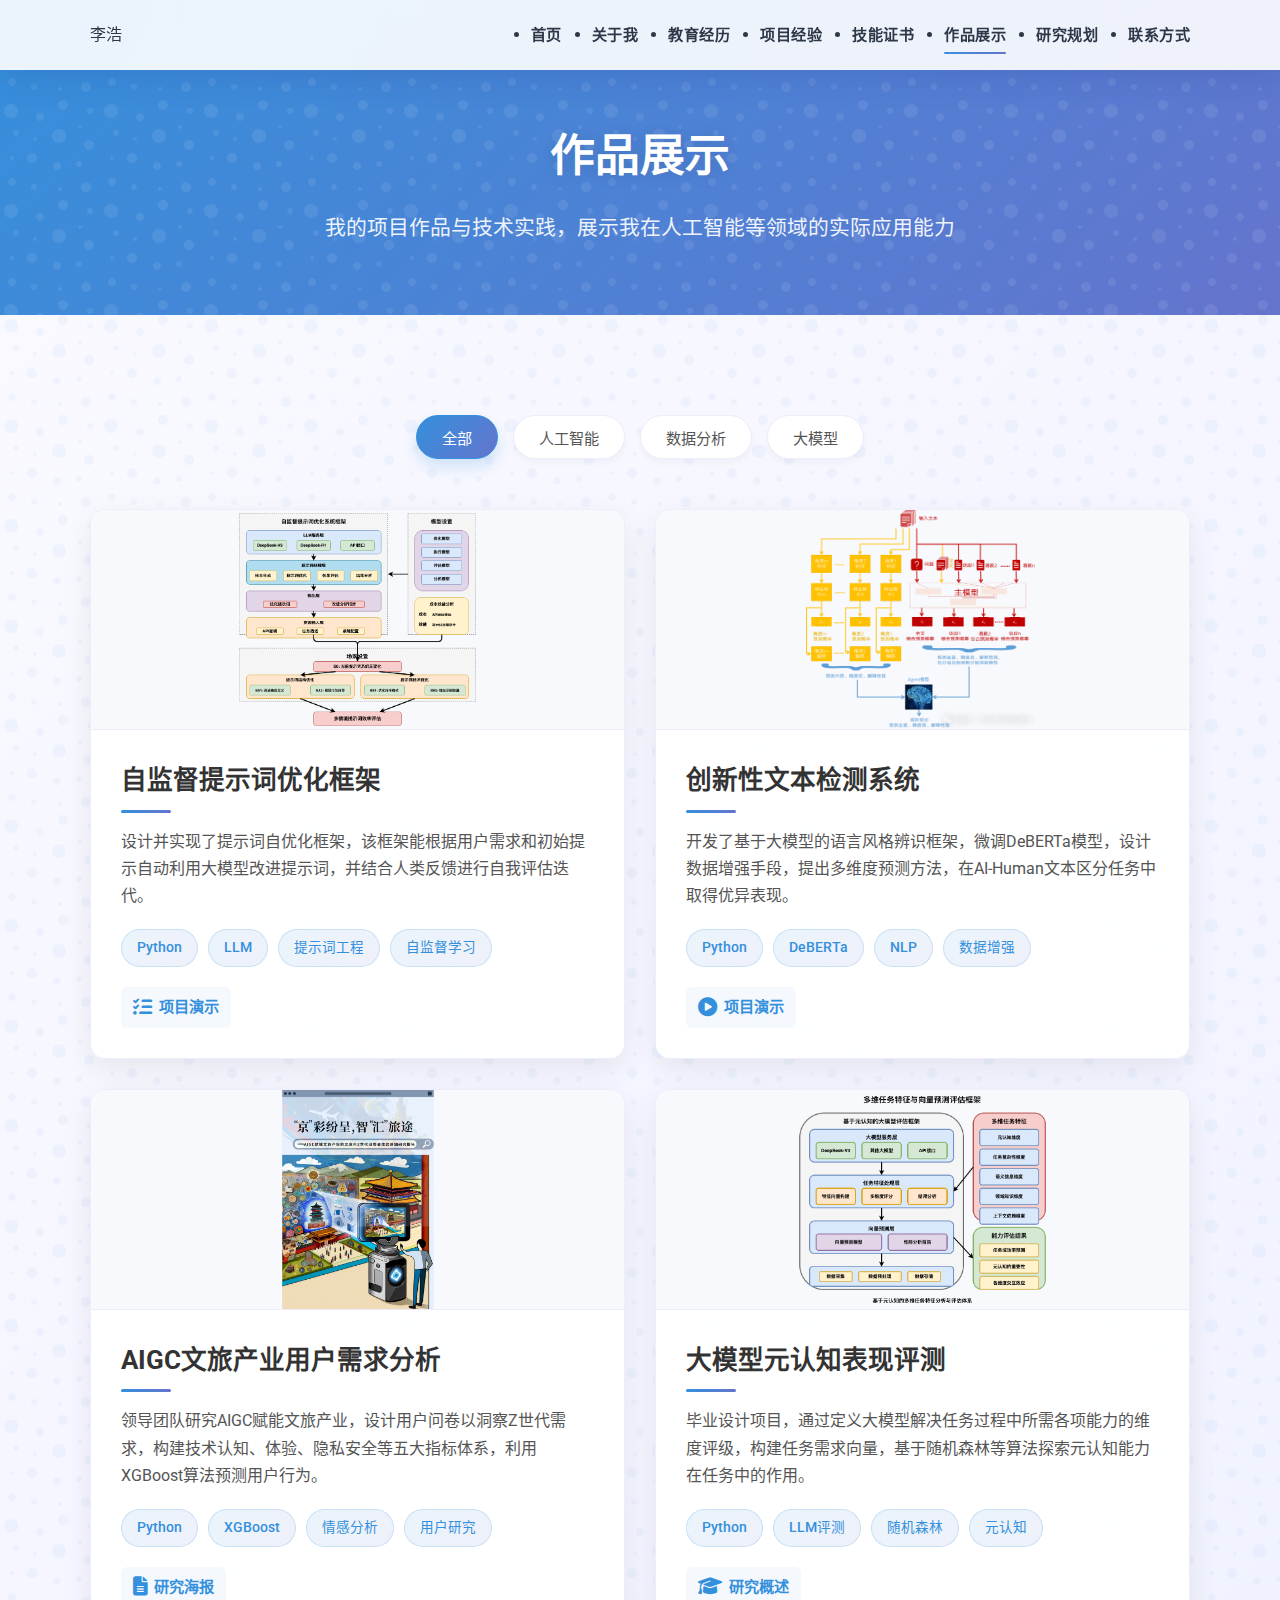
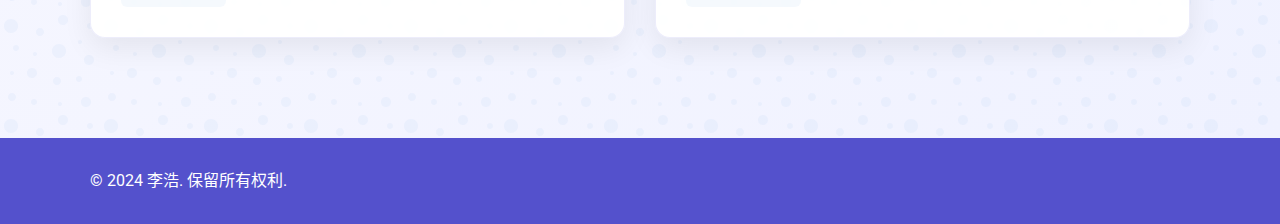
==== ps/pages/projects.html @ 1c22f2e6 "更新" ====
<!DOCTYPE html>
<html lang="zh-CN">
<head>
    <meta charset="UTF-8">
    <meta name="viewport" content="width=device-width, initial-scale=1.0">
    <title>作品展示 - 李浩个人主页</title>
    <link rel="stylesheet" href="../assets/css/main.css">
    <link rel="stylesheet" href="../assets/css/responsive.css">
    <link rel="stylesheet" href="https://cdnjs.cloudflare.com/ajax/libs/font-awesome/6.5.1/css/all.min.css">
    <link href="https://fonts.googleapis.com/css2?family=Roboto:wght@300;400;500;700;900&display=swap" rel="stylesheet">
    <style>
        /* 美化的项目展示样式 */
        .projects-section {
            background: linear-gradient(135deg, #f9f9ff 0%, #f0f2ff 100%);
            padding: 100px 0;
            position: relative;
            overflow: hidden;
        }
        
        .projects-section::before {
            content: '';
            position: absolute;
            top: 0;
            left: 0;
            width: 100%;
            height: 100%;
            background-image: url("data:image/svg+xml,%3Csvg width='100' height='100' viewBox='0 0 100 100' xmlns='http://www.w3.org/2000/svg'%3E%3Cpath d='M11 18c3.866 0 7-3.134 7-7s-3.134-7-7-7-7 3.134-7 7 3.134 7 7 7zm48 25c3.866 0 7-3.134 7-7s-3.134-7-7-7-7 3.134-7 7 3.134 7 7 7zm-43-7c1.657 0 3-1.343 3-3s-1.343-3-3-3-3 1.343-3 3 1.343 3 3 3zm63 31c1.657 0 3-1.343 3-3s-1.343-3-3-3-3 1.343-3 3 1.343 3 3 3zM34 90c1.657 0 3-1.343 3-3s-1.343-3-3-3-3 1.343-3 3 1.343 3 3 3zm56-76c1.657 0 3-1.343 3-3s-1.343-3-3-3-3 1.343-3 3 1.343 3 3 3zM12 86c2.21 0 4-1.79 4-4s-1.79-4-4-4-4 1.79-4 4 1.79 4 4 4zm28-65c2.21 0 4-1.79 4-4s-1.79-4-4-4-4 1.79-4 4 1.79 4 4 4zm23-11c2.76 0 5-2.24 5-5s-2.24-5-5-5-5 2.24-5 5 2.24 5 5 5zm-6 60c2.21 0 4-1.79 4-4s-1.79-4-4-4-4 1.79-4 4 1.79 4 4 4zm29 22c2.76 0 5-2.24 5-5s-2.24-5-5-5-5 2.24-5 5 2.24 5 5 5zM32 63c2.76 0 5-2.24 5-5s-2.24-5-5-5-5 2.24-5 5 2.24 5 5 5zm57-13c2.76 0 5-2.24 5-5s-2.24-5-5-5-5 2.24-5 5 2.24 5 5 5zm-9-21c1.105 0 2-.895 2-2s-.895-2-2-2-2 .895-2 2 .895 2 2 2zM60 91c1.105 0 2-.895 2-2s-.895-2-2-2-2 .895-2 2 .895 2 2 2zM35 41c1.105 0 2-.895 2-2s-.895-2-2-2-2 .895-2 2 .895 2 2 2zM12 60c1.105 0 2-.895 2-2s-.895-2-2-2-2 .895-2 2 .895 2 2 2z' fill='%233490dc' fill-opacity='0.05' fill-rule='evenodd'/%3E%3C/svg%3E");
            pointer-events: none;
        }
        
        .projects-grid {
            display: grid;
            grid-template-columns: repeat(auto-fill, minmax(350px, 1fr));
            gap: 30px;
            margin-top: 50px;
            position: relative;
            z-index: 2;
        }
        
        .project-card {
            background: rgba(255, 255, 255, 0.95);
            border-radius: 15px;
            overflow: hidden;
            box-shadow: 0 10px 30px rgba(0, 0, 0, 0.07);
            transition: all 0.4s ease;
            transform: translateY(0);
            position: relative;
            border: 1px solid rgba(230, 230, 250, 0.7);
        }
        
        .project-card:hover {
            transform: translateY(-15px);
            box-shadow: 0 20px 40px rgba(0, 0, 0, 0.1);
            border-color: rgba(52, 144, 220, 0.3);
        }
        
        .project-image {
            height: 220px;
            background-size: contain;
            background-position: center;
            position: relative;
            overflow: hidden;
            background-repeat: no-repeat;
            background-color: #f8f9fc;
            transition: all 0.3s ease;
            border-bottom: 1px solid rgba(230, 230, 250, 0.7);
        }
        
        .project-image::before {
            content: '';
            position: absolute;
            top: 0;
            left: 0;
            width: 100%;
            height: 100%;
            background: linear-gradient(to bottom, rgba(0,0,0,0) 0%, rgba(0,0,0,0.6) 100%);
            opacity: 0;
            transition: opacity 0.3s ease;
        }
        
        .project-card:hover .project-image::before {
            opacity: 1;
        }
        
        .project-content {
            padding: 30px;
            position: relative;
        }
        
        .project-content h3 {
            font-size: 1.6rem;
            margin-bottom: 15px;
            color: #333;
            font-weight: 700;
            position: relative;
            padding-bottom: 12px;
        }
        
        .project-content h3::after {
            content: '';
            position: absolute;
            bottom: 0;
            left: 0;
            width: 50px;
            height: 3px;
            background: linear-gradient(to right, #3490dc, #6574cd);
            border-radius: 3px;
        }
        
        .project-content p {
            margin-bottom: 20px;
            color: #555;
            line-height: 1.7;
            font-size: 1rem;
        }
        
        .project-tags {
            display: flex;
            flex-wrap: wrap;
            gap: 10px;
            margin-bottom: 20px;
        }
        
        .project-tag {
            background: linear-gradient(135deg, rgba(52, 144, 220, 0.1) 0%, rgba(101, 116, 205, 0.1) 100%);
            color: #3490dc;
            padding: 7px 15px;
            border-radius: 30px;
            font-size: 0.85rem;
            font-weight: 500;
            border: 1px solid rgba(52, 144, 220, 0.2);
            transition: all 0.3s ease;
        }
        
        .project-tag:hover {
            background: linear-gradient(135deg, rgba(52, 144, 220, 0.15) 0%, rgba(101, 116, 205, 0.15) 100%);
            transform: translateY(-2px);
        }
        
        .project-links {
            display: flex;
            flex-wrap: wrap;
            gap: 15px;
        }
        
        .project-links a {
            display: flex;
            align-items: center;
            gap: 7px;
            font-size: 0.95rem;
            font-weight: 600;
            color: #3490dc;
            text-decoration: none;
            transition: all 0.3s ease;
            padding: 8px 12px;
            border-radius: 6px;
            background-color: rgba(52, 144, 220, 0.05);
        }
        
        .project-links a:hover {
            background-color: rgba(52, 144, 220, 0.1);
            transform: translateY(-2px);
            color: #2779bd;
        }
        
        .project-links i {
            font-size: 1.2rem;
        }
        
        .page-header {
            background: linear-gradient(135deg, #3490dc 0%, #6574cd 100%);
            color: white;
            padding: 120px 0 70px;
            text-align: center;
            position: relative;
            overflow: hidden;
        }
        
        .page-header::before {
            content: '';
            position: absolute;
            top: 0;
            left: 0;
            width: 100%;
            height: 100%;
            background-image: url("data:image/svg+xml,%3Csvg width='100' height='100' viewBox='0 0 100 100' xmlns='http://www.w3.org/2000/svg'%3E%3Cpath d='M11 18c3.866 0 7-3.134 7-7s-3.134-7-7-7-7 3.134-7 7 3.134 7 7 7zm48 25c3.866 0 7-3.134 7-7s-3.134-7-7-7-7 3.134-7 7 3.134 7 7 7zm-43-7c1.657 0 3-1.343 3-3s-1.343-3-3-3-3 1.343-3 3 1.343 3 3 3zm63 31c1.657 0 3-1.343 3-3s-1.343-3-3-3-3 1.343-3 3 1.343 3 3 3zM34 90c1.657 0 3-1.343 3-3s-1.343-3-3-3-3 1.343-3 3 1.343 3 3 3zm56-76c1.657 0 3-1.343 3-3s-1.343-3-3-3-3 1.343-3 3 1.343 3 3 3zM12 86c2.21 0 4-1.79 4-4s-1.79-4-4-4-4 1.79-4 4 1.79 4 4 4zm28-65c2.21 0 4-1.79 4-4s-1.79-4-4-4-4 1.79-4 4 1.79 4 4 4zm23-11c2.76 0 5-2.24 5-5s-2.24-5-5-5-5 2.24-5 5 2.24 5 5 5zm-6 60c2.21 0 4-1.79 4-4s-1.79-4-4-4-4 1.79-4 4 1.79 4 4 4zm29 22c2.76 0 5-2.24 5-5s-2.24-5-5-5-5 2.24-5 5 2.24 5 5 5zM32 63c2.76 0 5-2.24 5-5s-2.24-5-5-5-5 2.24-5 5 2.24 5 5 5zm57-13c2.76 0 5-2.24 5-5s-2.24-5-5-5-5 2.24-5 5 2.24 5 5 5zm-9-21c1.105 0 2-.895 2-2s-.895-2-2-2-2 .895-2 2 .895 2 2 2zM60 91c1.105 0 2-.895 2-2s-.895-2-2-2-2 .895-2 2 .895 2 2 2zM35 41c1.105 0 2-.895 2-2s-.895-2-2-2-2 .895-2 2 .895 2 2 2zM12 60c1.105 0 2-.895 2-2s-.895-2-2-2-2 .895-2 2 .895 2 2 2z' fill='white' fill-opacity='0.1' fill-rule='evenodd'/%3E%3C/svg%3E");
            opacity: 0.8;
            pointer-events: none;
        }
        
        .page-header h1 {
            font-size: 2.8rem;
            margin-bottom: 20px;
            font-weight: 700;
            position: relative;
            z-index: 2;
            text-shadow: 0 2px 15px rgba(0, 0, 0, 0.1);
        }
        
        .page-header p {
            font-size: 1.3rem;
            max-width: 700px;
            margin: 0 auto;
            opacity: 0.9;
            line-height: 1.6;
            position: relative;
            z-index: 2;
        }
        
        .filter-buttons {
            display: flex;
            justify-content: center;
            flex-wrap: wrap;
            gap: 15px;
            margin-bottom: 40px;
            position: relative;
            z-index: 3;
        }
        
        .filter-btn {
            background-color: white;
            border: 1px solid rgba(230, 230, 250, 0.7);
            padding: 10px 25px;
            border-radius: 30px;
            cursor: pointer;
            transition: all 0.3s ease;
            font-weight: 500;
            color: #555;
            font-size: 0.95rem;
            box-shadow: 0 4px 6px rgba(0, 0, 0, 0.03);
        }
        
        .filter-btn:hover {
            background-color: rgba(52, 144, 220, 0.05);
            border-color: rgba(52, 144, 220, 0.2);
            transform: translateY(-3px);
            box-shadow: 0 6px 15px rgba(52, 144, 220, 0.1);
            color: #3490dc;
        }
        
        .filter-btn.active {
            background: linear-gradient(135deg, #3490dc 0%, #6574cd 100%);
            color: white;
            border-color: #3490dc;
            box-shadow: 0 8px 15px rgba(52, 144, 220, 0.2);
        }
        
        @media screen and (max-width: 768px) {
            .projects-grid {
                grid-template-columns: repeat(auto-fill, minmax(280px, 1fr));
                gap: 20px;
            }
            
            .page-header {
                padding: 100px 0 60px;
            }
            
            .page-header h1 {
                font-size: 2.2rem;
            }
            
            .page-header p {
                font-size: 1.1rem;
                padding: 0 20px;
            }
            
            .project-content {
                padding: 25px 20px;
            }
            
            .project-content h3 {
                font-size: 1.4rem;
            }
            
            .project-image {
                height: 180px;
            }
        }
        
        @media screen and (max-width: 576px) {
            .projects-grid {
                grid-template-columns: 1fr;
                gap: 25px;
                padding: 0 10px;
            }
            
            .filter-buttons {
                gap: 10px;
                margin-bottom: 30px;
            }
            
            .filter-btn {
                padding: 8px 15px;
                font-size: 0.85rem;
            }
            
            .project-image {
                height: 160px;
            }
        }
    </style>
    <!-- 添加模态框样式 -->
    <style>
        /* 图片模态框样式 */
        .image-modal {
            display: none;
            position: fixed;
            z-index: 1000;
            top: 0;
            left: 0;
            width: 100%;
            height: 100%;
            background-color: rgba(0,0,0,0.8);
            display: flex;
            align-items: center;
            justify-content: center;
            opacity: 0;
            pointer-events: none;
            transition: opacity 0.3s ease;
        }
        
        .image-modal.active {
            opacity: 1;
            pointer-events: all;
        }
        
        .modal-content {
            max-width: 80%;
            max-height: 80%;
            object-fit: contain;
            border: 4px solid white;
            border-radius: 8px;
            box-shadow: 0 0 30px rgba(0,0,0,0.5);
            transform: scale(0.9);
            transition: transform 0.3s ease;
            background-color: white;
        }
        
        .image-modal.active .modal-content {
            transform: scale(1);
        }
        
        .close-modal {
            position: absolute;
            top: 20px;
            right: 30px;
            color: white;
            font-size: 30px;
            font-weight: bold;
            cursor: pointer;
            z-index: 1001;
            text-shadow: 0 0 10px rgba(0,0,0,0.5);
            transition: transform 0.3s ease, color 0.3s ease;
        }
        
        .close-modal:hover {
            color: #3490dc;
            transform: scale(1.2);
        }
        
        /* 便利贴摘要模态框样式 */
        .sticky-note-modal {
            display: none;
            position: fixed;
            z-index: 1000;
            top: 0;
            left: 0;
            width: 100%;
            height: 100%;
            background-color: rgba(0,0,0,0.7);
            display: flex;
            align-items: center;
            justify-content: center;
            opacity: 0;
            pointer-events: none;
            transition: opacity 0.3s ease;
            padding: 20px;
        }
        
        .sticky-note-modal.active {
            opacity: 1;
            pointer-events: all;
        }
        
        .sticky-note-content {
            background-color: #fff57c;
            padding: 30px;
            border-radius: 3px;
            max-width: 700px;
            width: 90%;
            position: relative;
            box-shadow: 0 10px 30px rgba(0,0,0,0.2);
            transform: rotate(-1deg);
            transition: transform 0.3s ease;
            font-family: 'Roboto', sans-serif;
        }
        
        .sticky-note-content::before {
            content: '';
            position: absolute;
            top: 0;
            left: 0;
            right: 0;
            bottom: 0;
            background: linear-gradient(135deg, rgba(255,255,255,0.2) 0%, rgba(255,255,255,0) 50%);
            pointer-events: none;
            border-radius: inherit;
        }
        
        .sticky-note-modal.active .sticky-note-content {
            transform: rotate(-1deg) scale(1);
        }
        
        .sticky-note-modal h3 {
            font-size: 1.8rem;
            margin-bottom: 20px;
            color: #333;
            font-weight: 700;
            border-bottom: 2px solid rgba(0,0,0,0.1);
            padding-bottom: 10px;
            font-family: 'Kalam', cursive, 'Roboto', sans-serif;
        }
        
        .sticky-note-modal p {
            font-size: 1.1rem;
            line-height: 1.7;
            color: #333;
            margin-bottom: 15px;
            text-align: justify;
        }
        
        .sticky-note-modal .keywords {
            margin-top: 20px;
            font-weight: 700;
            color: #333;
            font-style: italic;
        }
        
        .sticky-pin {
            width: 30px;
            height: 30px;
            border-radius: 50%;
            background: radial-gradient(circle at 10px 10px, #ff5252, #c41c1c);
            position: absolute;
            top: -15px;
            left: 50%;
            transform: translateX(-50%);
            box-shadow: 0 3px 5px rgba(0,0,0,0.2);
        }
        
        @media screen and (max-width: 768px) {
            .sticky-note-content {
                padding: 20px;
                width: 95%;
            }
            
            .sticky-note-modal h3 {
                font-size: 1.5rem;
            }
            
            .sticky-note-modal p {
                font-size: 1rem;
            }
        }
    </style>
</head>
<body>
    <!-- 导航栏 -->
    <nav class="navbar">
        <div class="container">
            <div class="logo">李浩</div>
            <div class="nav-toggle">
                <span></span>
                <span></span>
                <span></span>
            </div>
            <ul class="nav-menu">
                <li><a href="../index.html">首页</a></li>
                <li><a href="../index.html#about">关于我</a></li>
                <li><a href="../index.html#education">教育经历</a></li>
                <li><a href="../index.html#experience">项目经验</a></li>
                <li><a href="../index.html#skills">技能证书</a></li>
                <li class="active"><a href="projects.html">作品展示</a></li>
                <li><a href="research.html">研究规划</a></li>
                <li><a href="../index.html#contact">联系方式</a></li>
            </ul>
        </div>
    </nav>

    <!-- 页面标题 -->
    <header class="page-header">
        <div class="container">
            <h1>作品展示</h1>
            <p>我的项目作品与技术实践，展示我在人工智能等领域的实际应用能力</p>
        </div>
    </header>

    <!-- 项目展示内容 -->
    <section class="projects-section">
        <div class="container">
            <div class="filter-buttons">
                <button class="filter-btn active" data-filter="all">全部</button>
                <button class="filter-btn" data-filter="ai">人工智能</button>
                <button class="filter-btn" data-filter="data">数据分析</button>
                <button class="filter-btn" data-filter="llm">大模型</button>
            </div>
            
            <div class="projects-grid">
                <div class="project-card" data-category="llm">
                    <div class="project-image" style="background-image: url('../assets/images/prompt-optimization.jpg')"></div>
                    <div class="project-content">
                        <h3>自监督提示词优化框架</h3>
                        <p>设计并实现了提示词自优化框架，该框架能根据用户需求和初始提示自动利用大模型改进提示词，并结合人类反馈进行自我评估迭代。</p>
                        <div class="project-tags">
                            <span class="project-tag">Python</span>
                            <span class="project-tag">LLM</span>
                            <span class="project-tag">提示词工程</span>
                            <span class="project-tag">自监督学习</span>
                        </div>
                        <div class="project-links">
                            <a href="#"><i class="fas fa-tasks"></i> 项目演示</a>
                        </div>
                    </div>
                </div>

                <div class="project-card" data-category="ai">
                    <div class="project-image" style="background-image: url('../assets/images/ai-detector.jpg')"></div>
                    <div class="project-content">
                        <h3>创新性文本检测系统</h3>
                        <p>开发了基于大模型的语言风格辨识框架，微调DeBERTa模型，设计数据增强手段，提出多维度预测方法，在AI-Human文本区分任务中取得优异表现。</p>
                        <div class="project-tags">
                            <span class="project-tag">Python</span>
                            <span class="project-tag">DeBERTa</span>
                            <span class="project-tag">NLP</span>
                            <span class="project-tag">数据增强</span>
                        </div>
                        <div class="project-links">
                            <a href="http://39.106.55.147/"><i class="fas fa-play-circle"></i> 项目演示</a>
                        </div>
                    </div>
                </div>
                
                <div class="project-card" data-category="data">
                    <div class="project-image" style="background-image: url('../assets/images/aigc-tourism.jpg')"></div>
                    <div class="project-content">
                        <h3>AIGC文旅产业用户需求分析</h3>
                        <p>领导团队研究AIGC赋能文旅产业，设计用户问卷以洞察Z世代需求，构建技术认知、体验、隐私安全等五大指标体系，利用XGBoost算法预测用户行为。</p>
                        <div class="project-tags">
                            <span class="project-tag">Python</span>
                            <span class="project-tag">XGBoost</span>
                            <span class="project-tag">情感分析</span>
                            <span class="project-tag">用户研究</span>
                        </div>
                        <div class="project-links">
                            <a href="#"><i class="fas fa-file-alt"></i> 研究海报</a>
                        </div>
                    </div>
                </div>
                
                <div class="project-card" data-category="llm">
                    <div class="project-image" style="background-image: url('../assets/images/metacognition.jpg')"></div>
                    <div class="project-content">
                        <h3>大模型元认知表现评测</h3>
                        <p>毕业设计项目，通过定义大模型解决任务过程中所需各项能力的维度评级，构建任务需求向量，基于随机森林等算法探索元认知能力在任务中的作用。</p>
                        <div class="project-tags">
                            <span class="project-tag">Python</span>
                            <span class="project-tag">LLM评测</span>
                            <span class="project-tag">随机森林</span>
                            <span class="project-tag">元认知</span>
                        </div>
                        <div class="project-links">
                            <a href="#" class="research-summary-link"><i class="fas fa-graduation-cap"></i> 研究概述</a>
                        </div>
                    </div>
                </div>
            </div>
        </div>
    </section>

    <!-- 页脚 -->
    <footer class="footer">
        <div class="container">
            <div class="footer-content">
                <div class="copyright">
                    <p>&copy; 2024 李浩. 保留所有权利.</p>
                </div>

                </div>
            </div>
        </div>
    </footer>

    <!-- 添加图片模态框 -->
    <div class="image-modal">
        <span class="close-modal">&times;</span>
        <img class="modal-content" id="modal-img">
    </div>

    <!-- 添加便利贴摘要模态框 -->
    <div class="sticky-note-modal">
        <div class="sticky-note-content">
            <div class="sticky-pin"></div>
            <span class="close-modal">&times;</span>
            <h3>大模型元认知表现评测</h3>
            <p>大模型技术在复杂任务中的表现越来越多样化。因此对模型的能力进行全面的评估变得越来越重要。传统的任务评测方法主要有两个缺点：一. 反映的是整个评测集上所有任务的"平均"效应，损失了具体任务级别的可解释性。二. 传统的评测方法通常一次只关注单一维度，而忽略了多个维度之间的交互效应。</p>
            <p>因此，本文提出一种基于多维任务特征与向量预测的方法，旨在构建一个任务级别可解释的模型评估体系。我们首先从公开数据集、专家构造和实际场景中收集任务样本，对其进行数据预处理和归类；接着，定义元认知、任务复杂性、语义信息等任务需求维度，并制定详细的等级划分标准，进而构造任务特征向量。</p>
            <p>随后，设计自动打分机制，通过大模型生成能够反应任务特征的向量，并与人工评分进行对比验证以确保一致性。最后，基于构造的特征向量训练向量预测模型，实现对模型表现的定量预测。此方法能够在任务级别提供大模型的能力预测，在可解释性上优于现有的基线方法。</p>
            <p class="keywords">关键词： 大模型评测；元认知；任务级别可解释性</p>
        </div>
    </div>

    <script src="../assets/js/main.js"></script>
    <script>
        // 项目筛选功能
        document.addEventListener('DOMContentLoaded', function() {
            const filterButtons = document.querySelectorAll('.filter-btn');
            const projectCards = document.querySelectorAll('.project-card');
            
            // 图片模态框功能
            const imageModal = document.querySelector('.image-modal');
            const modalImg = document.getElementById('modal-img');
            const projectImages = document.querySelectorAll('.project-image');
            const closeButtons = document.querySelectorAll('.close-modal');
            
            // 便利贴摘要模态框
            const stickyNoteModal = document.querySelector('.sticky-note-modal');
            const researchSummaryLink = document.querySelector('.research-summary-link');
            
            // 点击图片打开模态框
            projectImages.forEach(image => {
                image.style.cursor = 'pointer';
                image.addEventListener('click', function() {
                    // 获取背景图URL并设置到模态框图片中
                    const bgImage = this.style.backgroundImage.match(/url\(["']?([^"']*)["']?\)/)[1];
                    modalImg.src = bgImage;
                    imageModal.classList.add('active');
                    document.body.style.overflow = 'hidden'; // 防止滚动
                });
            });
            
            // 点击研究概述链接打开便利贴模态框
            if (researchSummaryLink) {
                researchSummaryLink.addEventListener('click', function(e) {
                    e.preventDefault();
                    stickyNoteModal.classList.add('active');
                    document.body.style.overflow = 'hidden'; // 防止滚动
                });
            }
            
            // 关闭模态框
            closeButtons.forEach(button => {
                button.addEventListener('click', function() {
                    imageModal.classList.remove('active');
                    stickyNoteModal.classList.remove('active');
                    document.body.style.overflow = ''; // 恢复滚动
                });
            });
            
            // 点击模态框背景关闭
            window.addEventListener('click', function(e) {
                if (e.target === imageModal) {
                    imageModal.classList.remove('active');
                    document.body.style.overflow = '';
                }
                if (e.target === stickyNoteModal) {
                    stickyNoteModal.classList.remove('active');
                    document.body.style.overflow = '';
                }
            });
            
            // ESC键关闭模态框
            window.addEventListener('keydown', function(e) {
                if (e.key === 'Escape') {
                    imageModal.classList.remove('active');
                    stickyNoteModal.classList.remove('active');
                    document.body.style.overflow = '';
                }
            });
            
            // 优化的初始化动画
            projectCards.forEach((card, index) => {
                card.style.opacity = '0';
                card.style.transform = 'translateY(20px)';
                
                setTimeout(() => {
                    card.style.transition = 'all 0.5s cubic-bezier(0.215, 0.61, 0.355, 1)';
                    card.style.opacity = '1';
                    card.style.transform = 'translateY(0)';
                }, 100 + index * 80); // 错开动画时间，使动画更自然
            });
            
            // 改进的筛选逻辑
            filterButtons.forEach(button => {
                button.addEventListener('click', function() {
                    // 更新活动按钮
                    filterButtons.forEach(btn => btn.classList.remove('active'));
                    this.classList.add('active');
                    
                    // 获取筛选类别
                    const filterValue = this.getAttribute('data-filter');
                    
                    // 使用变量保存卡片引用，便于管理
                    let visibleCards = [];
                    let hiddenCards = [];
                    
                    // 分类卡片
                    projectCards.forEach(card => {
                        if (filterValue === 'all' || card.getAttribute('data-category') === filterValue) {
                            visibleCards.push(card);
                        } else {
                            hiddenCards.push(card);
                        }
                    });
                    
                    // 先处理隐藏卡片
                    hiddenCards.forEach(card => {
                        card.style.opacity = '0';
                        card.style.transform = 'translateY(20px)';
                        setTimeout(() => {
                            card.style.display = 'none';
                        }, 300);
                    });
                    
                    // 再处理显示卡片
                    visibleCards.forEach((card, index) => {
                        card.style.display = 'block';
                        setTimeout(() => {
                            card.style.opacity = '1';
                            card.style.transform = 'translateY(0)';
                        }, 50 + index * 50); // 错开动画时间
                    });
                });
            });
            
            // 优化图片交互效果
            projectCards.forEach(card => {
                const image = card.querySelector('.project-image');
                
                card.addEventListener('mouseenter', function() {
                    image.style.transform = 'scale(1.03)';
                    image.style.transition = 'transform 0.6s cubic-bezier(0.165, 0.84, 0.44, 1)';
                });
                
                card.addEventListener('mouseleave', function() {
                    image.style.transform = 'scale(1)';
                });
            });
        });
    </script>
</body>
</html>
---- ps/assets/css/main.css ----
/* 全局变量定义 - 基于包豪斯设计原则的简洁性和功能性 */
:root {
  --primary-color: #3490dc;
  --secondary-color: #5451cc;
  --accent-color: #6574cd;
  --text-color: #2d3748;
  --light-text: #4a5568;
  --background-color: #f7fafc;
  --white: #ffffff;
  --border-color: #e2e8f0;
  --transition: all 0.3s ease;
  --gradient-primary: linear-gradient(135deg, #3490dc 0%, #6574cd 100%);
  --btn-shadow: 0 4px 6px rgba(52, 144, 220, 0.25);
  --card-hover-shadow: 0 15px 35px rgba(52, 144, 220, 0.1);
  --spacing-unit: 8px;
  --border-radius: 15px;
  --border-radius-sm: 8px;
  
  /* 新增设计变量 */
  --glass-bg: rgba(255, 255, 255, 0.9);
  --glass-shadow: 0 8px 32px rgba(31, 38, 135, 0.15);
  --glass-border: 1px solid rgba(255, 255, 255, 0.18);
  --glass-blur: blur(12px);
  --card-border-radius: 16px;
  --card-hover-transform: translateY(-8px);
  --modern-shadow: 0 10px 30px rgba(0, 0, 0, 0.08);
}

/* 基础样式重设 - 遵循迪特·拉姆斯的"少即是多"原则 */
body {
  font-family: 'Roboto', -apple-system, BlinkMacSystemFont, 'Segoe UI', sans-serif;
  line-height: 1.6;
  color: var(--text-color);
  background-color: var(--background-color);
  font-size: 16px;
  margin: 0;
  padding: 0;
  overflow-x: hidden;
}

a {
  text-decoration: none;
  color: var(--primary-color);
  transition: color 0.3s ease;
}

a:hover {
  color: var(--secondary-color);
}

/* 容器设计 - 遵循格栅系统的一致性原则 */
.container {
  width: 100%;
  max-width: 1200px;
  margin: 0 auto;
  padding: 0 20px;
}

/* 修改部分节的背景，采用柔和的色彩渐变 - 灵感来自现代平面设计师Massimo Vignelli的作品 */
.about-section, .education-section, .contact-section {
  background: linear-gradient(135deg, #f9fafb 0%, #f3f4f6 100%);
}

.experience-section, .skills-section {
  background: linear-gradient(135deg, #f7fafc 0%, #edf2f7 100%);
}

/* 增强视觉层次感 - 基于Josef Müller-Brockmann的网格系统理念 */
section {
  padding: 80px 0;
  position: relative;
}

section .section-title {
  margin-bottom: 50px;
  position: relative;
}

section .section-title h2 {
  font-size: 2.5rem;
  font-weight: 700;
  color: var(--text-color);
  margin-bottom: 15px;
  position: relative;
  display: inline-block;
}

section .section-title h2:after {
  content: '';
  position: absolute;
  bottom: -10px;
  left: 0;
  width: 80px;
  height: 4px;
  background: linear-gradient(to right, var(--primary-color), var(--secondary-color));
  border-radius: 2px;
}

/* 增强卡片组件的视觉深度 - 借鉴Material Design原则 */
.card {
  background: var(--white);
  border-radius: 12px;
  overflow: hidden;
  box-shadow: var(--modern-shadow);
  transition: var(--transition);
}

.card:hover {
  transform: translateY(-5px);
  box-shadow: 0 15px 35px rgba(0, 0, 0, 0.1);
}

/* 按钮设计优化 - 遵循一致性原则 */
.btn {
  display: inline-block;
  padding: 12px 30px;
  background: linear-gradient(45deg, var(--primary-color), var(--secondary-color));
  color: var(--white);
  border-radius: 30px;
  font-weight: 500;
  text-align: center;
  transition: var(--transition);
  border: none;
  cursor: pointer;
  box-shadow: 0 4px 15px rgba(0, 0, 0, 0.1);
}

.btn:hover {
  transform: translateY(-2px);
  box-shadow: 0 8px 20px rgba(0, 0, 0, 0.15);
}

/* 改进导航栏设计 - 提高层次对比 */
.navbar {
  background-color: rgba(255, 255, 255, 0.95);
  backdrop-filter: blur(10px);
  -webkit-backdrop-filter: blur(10px);
  box-shadow: 0 2px 15px rgba(0, 0, 0, 0.05);
}

.navbar.sticky {
  background-color: rgba(255, 255, 255, 0.98);
  box-shadow: 0 5px 20px rgba(0, 0, 0, 0.1);
}

/* 改进页脚设计 - 简化并提高对比度 */
.footer-section {
  background-color: #1a202c;
  color: rgba(255, 255, 255, 0.8);
  padding: 30px 0;
}

.footer-content {
  display: flex;
  justify-content: space-between;
  align-items: center;
}

.social-links a {
  color: rgba(255, 255, 255, 0.8);
  margin-left: 20px;
  font-size: 1.2rem;
  transition: var(--transition);
}

.social-links a:hover {
  color: var(--primary-color);
  transform: translateY(-3px);
}

* {
  margin: 0;
  padding: 0;
  box-sizing: border-box;
}

.underline {
  height: 4px;
  width: 80px;
  background: var(--gradient-primary);
  margin: 0 auto;
  border-radius: 2px;
}

.primary-btn {
  background: var(--gradient-primary);
  color: white;
}

.secondary-btn {
  background: var(--gradient-primary); /* 改成与 primary-btn 相同的背景 */
  color: white; /* 保持文字颜色与 primary-btn 一致 */
  border: 2px solid var(--primary-color); /* 保留边框，保持与原设计的一致性 */
}

.secondary-btn:hover {
  background: var(--gradient-primary); /* 悬停时保持与默认状态一致 */
  color: white; /* 悬停时保持文字颜色 */
}

/* 导航栏 */
.navbar {
  position: fixed;
  top: 0;
  left: 0;
  width: 100%;
  z-index: 1000;
  padding: 15px 0;
  background-color: var(--glass-bg);
  backdrop-filter: var(--glass-blur);
  -webkit-backdrop-filter: var(--glass-blur);
  box-shadow: var(--glass-shadow);
  border-bottom: var(--glass-border);
  transition: all 0.4s ease;
  height: 70px;
  display: flex;
  align-items: center;
}

.navbar .container {
  display: flex;
  justify-content: space-between;
  align-items: center;
}

.logo a {
  font-size: 1.8rem;
  background: var(--gradient-primary);
  -webkit-background-clip: text;
  -webkit-text-fill-color: transparent;
  font-weight: 800;
  letter-spacing: 1px;
  transition: var(--transition);
}

.nav-menu {
  display: flex;
}

.nav-menu li {
  position: relative;
  margin-left: 30px;
}

.nav-menu a {
  color: var(--text-color);
  font-weight: 600;
  position: relative;
  padding: 25px 0;
  font-size: 0.95rem;
  letter-spacing: 0.5px;
}

.nav-menu a::after {
  content: '';
  position: absolute;
  bottom: 15px;
  left: 0;
  width: 0;
  height: 2px;
  background: var(--gradient-primary);
  transition: width 0.4s cubic-bezier(0.19, 1, 0.22, 1);
  border-radius: 2px;
}

.nav-menu a:hover::after, .nav-menu .active a::after {
  width: 100%;
}

.nav-toggle {
  display: none;
  cursor: pointer;
}

.nav-toggle span {
  display: block;
  width: 25px;
  height: 3px;
  background-color: var(--primary-color);
  margin: 5px 0;
  transition: var(--transition);
}

/* 头部区域 */
.hero {
  position: relative;
  height: 100vh;
  min-height: 600px;
  background: linear-gradient(135deg, #3a0ca3 0%, #4361ee, #4cc9f0 100%);
  display: flex;
  align-items: center;
  justify-content: center;
  text-align: center;
  overflow: hidden;
}

.hero::after {
  content: '';
  position: absolute;
  top: 0;
  left: 0;
  width: 100%;
  height: 100%;
  background-image: url('data:image/svg+xml;utf8,<svg viewBox="0 0 100 100" xmlns="http://www.w3.org/2000/svg"><circle cx="50" cy="50" r="40" fill="rgba(255, 255, 255, 0.05)"/></svg>');
  background-size: 400px 400px;
  opacity: 0.5;
  pointer-events: none;
}

.hero-content.centered {
  display: flex;
  justify-content: center;
  align-items: center;
  text-align: center;
  width: 100%;
  padding: 0;
  margin: 0;
  position: relative;
  z-index: 5;
}

.hero-text {
  text-align: center;
  max-width: 800px;
  margin: 0 auto;
  padding: 0 20px;
  background: rgba(255, 255, 255, 0.1);
  backdrop-filter: blur(10px);
  border-radius: 20px;
  padding: 40px;
  box-shadow: 0 15px 35px rgba(0, 0, 0, 0.2);
  border: 1px solid rgba(255, 255, 255, 0.2);
  animation: fadeInUp 1s ease;
}

.hero-text h1 {
  font-size: 5rem;
  font-weight: 800;
  margin-bottom: 15px;
  background: linear-gradient(135deg, #ffffff 0%, #e0e7ff 100%);
  -webkit-background-clip: text;
  -webkit-text-fill-color: transparent;
  letter-spacing: 1px;
  animation: fadeInUp 1s forwards;
}

/* 添加炫酷的名字效果 */
.glitch-effect {
  font-size: 5rem;
  font-weight: 800;
  text-transform: uppercase;
  position: relative;
  text-shadow: 
    3px 3px 0 rgba(255,255,255,0.1),
    -3px -3px 0 rgba(0,0,0,0.1);
  animation: glitch 5s infinite;
  margin-left: auto;
  margin-right: auto;
  text-align: center;
}

@keyframes glitch {
  0% { text-shadow: 3px 3px 0 rgba(255,255,255,0.1), -3px -3px 0 rgba(0,0,0,0.1); }
  1% { text-shadow: 3px 3px 0 rgba(255,255,255,0.1), -3px -3px 0 rgba(0,0,0,0.1); }
  2% { text-shadow: 3px 3px 0 rgba(255,255,255,0.1), -3px -3px 0 rgba(0,0,0,0.1); }
  3% { text-shadow: 7px -7px 0 rgba(76,201,240,0.3), -7px 7px 0 rgba(0,0,0,0.1); }
  4% { text-shadow: 3px 3px 0 rgba(255,255,255,0.1), -3px -3px 0 rgba(0,0,0,0.1); }
  5% { text-shadow: 3px 3px 0 rgba(255,255,255,0.1), -3px -3px 0 rgba(0,0,0,0.1); }
  6% { text-shadow: 3px 3px 0 rgba(255,255,255,0.1), -3px -3px 0 rgba(0,0,0,0.1); }
  7% { text-shadow: -7px 7px 0 rgba(76,201,240,0.3), 7px -7px 0 rgba(0,0,0,0.1); }
  8% { text-shadow: 3px 3px 0 rgba(255,255,255,0.1), -3px -3px 0 rgba(0,0,0,0.1); }
  100% { text-shadow: 3px 3px 0 rgba(255,255,255,0.1), -3px -3px 0 rgba(0,0,0,0.1); }
}

/* 打字机效果 */
.typing-container {
  display: flex;
  justify-content: center;
  margin-bottom: 20px;
}

.typing-text {
  color: rgba(255, 255, 255, 0.9);
  font-weight: 500;
  height: 40px;
  overflow: hidden;
}

.hero-text p {
  font-size: 1.3rem;
  margin-bottom: 30px;
  opacity: 0.9;
}

.hero-buttons {
  margin: 30px 0;
  display: flex;
  gap: 20px;
  justify-content: center;
}

.hero-social {
  margin-top: 30px;
  display: flex;
  gap: 25px;
  justify-content: center;
}

.hero-social a {
  color: white;
  font-size: 1.5rem;
  transition: all 0.3s ease;
  opacity: 0.8;
  transform: translateY(20px);
  animation: fadeInUp 0.5s ease forwards;
  animation-delay: calc(0.1s * var(--i));
}

.hero-social a:hover {
  opacity: 1;
  transform: translateY(-5px) scale(1.1);
}

/* 添加渐入动画 */
@keyframes fadeInUp {
  from {
    opacity: 0;
    transform: translateY(30px);
  }
  to {
    opacity: 1;
    transform: translateY(0);
  }
}

/* 粒子背景调整 */
#particles-js {
  position: absolute;
  width: 100%;
  height: 100%;
  top: 0;
  left: 0;
  z-index: 1;
}

.hero .container {
  position: relative;
  z-index: 2;
}

/* 关于我部分样式 */
.about-section {
  background: linear-gradient(135deg, #f0f4ff 0%, #d6e4ff 100%) !important;
  box-shadow: inset 0 0 20px rgba(66, 135, 245, 0.1) !important;
  padding: 120px 0;
  position: relative;
  overflow: hidden;
}

.about-bg {
  position: absolute;
  top: 0;
  left: 0;
  width: 100%;
  height: 100%;
  background: url('data:image/svg+xml;utf8,<svg xmlns="http://www.w3.org/2000/svg" viewBox="0 0 1440 320"><path fill="%234361ee10" fill-opacity="1" d="M0,224L48,213.3C96,203,192,181,288,181.3C384,181,480,203,576,218.7C672,235,768,245,864,224C960,203,1056,149,1152,149.3C1248,149,1344,203,1392,229.3L1440,256L1440,320L1392,320C1344,320,1248,320,1152,320C1056,320,960,320,864,320C768,320,672,320,576,320C480,320,384,320,288,320C192,320,96,320,48,320L0,320Z"></path></svg>') no-repeat bottom;
  background-size: 100% 50%;
  opacity: 0.8;
}

.about-container {
  display: flex;
  flex-direction: column;
  gap: 50px;
}

.about-profile {
  display: flex;
  align-items: center;
  gap: 40px;
  background: white;
  border-radius: 15px;
  padding: 30px;
  box-shadow: 0 10px 30px rgba(67, 97, 238, 0.1);
}

.profile-image {
  flex-shrink: 0;
}

.image-wrapper {
  width: 250px;
  height: 250px;
  border-radius: 30% 70% 70% 30% / 30% 30% 70% 70%;
  overflow: hidden;
  box-shadow: 0 15px 35px rgba(0, 0, 0, 0.1);
  border: 5px solid white;
  transition: all 0.5s ease;
  animation: morphing 10s linear infinite;
}

@keyframes morphing {
  0% { border-radius: 30% 70% 70% 30% / 30% 30% 70% 70%; }
  25% { border-radius: 58% 42% 75% 25% / 76% 46% 54% 24%; }
  50% { border-radius: 50% 50% 33% 67% / 55% 27% 73% 45%; }
  75% { border-radius: 33% 67% 58% 42% / 63% 68% 32% 37%; }
  100% { border-radius: 30% 70% 70% 30% / 30% 30% 70% 70%; }
}

.image-wrapper img {
  width: 100%;
  height: 100%;
  object-fit: cover;
}

.profile-info {
  flex: 1;
}

.profile-info h3 {
  font-size: 2.2rem;
  margin-bottom: 5px;
  color: var(--secondary-color);
  background: var(--gradient-primary);
  -webkit-background-clip: text;
  -webkit-text-fill-color: transparent;
}

.profile-title {
  font-size: 1.2rem;
  color: var(--accent-color);
  margin-bottom: 15px;
  font-weight: 500;
}

.profile-description {
  margin-bottom: 20px;
  line-height: 1.8;
}

.profile-contact {
  display: flex;
  flex-wrap: wrap;
  gap: 15px;
}

.contact-item {
  display: flex;
  align-items: center;
  gap: 10px;
  background: var(--light-bg);
  padding: 8px 15px;
  border-radius: 50px;
  font-size: 0.9rem;
}

.contact-item i {
  color: var(--primary-color);
}

.about-cards {
  display: grid;
  grid-template-columns: repeat(auto-fit, minmax(300px, 1fr));
  gap: 30px;
  margin-top: 50px;
}

.about-card {
  background: white;
  border-radius: var(--card-border-radius);
  padding: 30px;
  box-shadow: var(--modern-shadow);
  border: 1px solid rgba(237, 242, 255, 0.7);
  transition: transform 0.4s ease, box-shadow 0.4s ease;
  position: relative;
  overflow: hidden;
  height: 100%;
  display: flex;
  flex-direction: column;
}

.about-card h4 {
  font-size: 1.3rem;
  margin-bottom: 15px;
  color: var(--secondary-color);
  text-align: center;
}

.about-card p {
  flex-grow: 1;
  margin-bottom: 15px;
  line-height: 1.6;
}

.card-icon {
  width: 70px;
  height: 70px;
  background: var(--gradient-primary);
  border-radius: 50%;
  display: flex;
  align-items: center;
  justify-content: center;
  margin: 0 auto 20px;
  color: white;
  font-size: 1.8rem;
  box-shadow: 0 10px 20px rgba(67, 97, 238, 0.2);
}

.about-card::before {
  content: "";
  position: absolute;
  top: 0;
  left: 0;
  right: 0;
  height: 3px;
  background: var(--gradient-primary);
  opacity: 0;
  transition: opacity 0.3s ease;
}

.about-card:hover {
  transform: var(--card-hover-transform);
  box-shadow: 0 15px 40px rgba(67, 97, 238, 0.15);
  border-color: rgba(67, 97, 238, 0.2);
}

.about-card:hover::before {
  opacity: 1;
}

.card-highlight {
  font-weight: 600;
  color: var(--primary-color);
}

.card-tags {
  display: flex;
  flex-wrap: wrap;
  justify-content: center;
  gap: 10px;
  margin-top: 15px;
}

.card-tags span {
  background: var(--light-bg);
  color: var(--primary-color);
  padding: 5px 12px;
  border-radius: 50px;
  font-size: 0.85rem;
  font-weight: 500;
  transition: all 0.3s ease;
}

.card-tags span:hover {
  background: var(--primary-color);
  color: white;
  transform: translateY(-3px);
}

@media screen and (max-width: 992px) {
  .about-profile {
    flex-direction: column;
    text-align: center;
  }
  
  .profile-contact {
    justify-content: center;
  }
}

/* 教育和经历部分 */
.education-section, .experience-section {
  padding: 100px 0;
}

.timeline {
  position: relative;
  max-width: 1200px;
  margin: 0 auto;
}

.timeline::after {
  content: '';
  position: absolute;
  width: 4px;
  background: linear-gradient(to bottom, var(--primary-color), var(--accent-color));
  top: 0;
  bottom: 0;
  left: 50%;
  margin-left: -2px;
  border-radius: 4px;
  box-shadow: 0 0 10px rgba(67, 97, 238, 0.2);
}

.timeline-item {
  padding: 10px 40px;
  position: relative;
  width: 50%;
  transition: transform 0.3s ease;
}

.timeline-item:hover {
  transform: translateY(-5px);
}

.timeline-item:nth-child(odd) {
  left: 0;
}

.timeline-item:nth-child(even) {
  left: 50%;
}

.timeline-icon {
  width: 60px;
  height: 60px;
  background: var(--gradient-primary);
  border-radius: 50%;
  position: absolute;
  top: 20px;
  display: flex;
  align-items: center;
  justify-content: center;
  color: white;
  font-size: 25px;
  z-index: 2;
  box-shadow: 0 0 0 6px white, 0 0 0 12px rgba(67, 97, 238, 0.1);
  transition: transform 0.4s cubic-bezier(0.175, 0.885, 0.32, 1.275);
}

.timeline-item:nth-child(odd) .timeline-icon {
  right: -30px;
}

.timeline-item:nth-child(even) .timeline-icon {
  left: -30px;
}

.timeline-item:hover .timeline-icon {
  transform: scale(1.2) rotate(15deg);
}

.timeline-content {
  padding: 25px;
  background: white;
  border-radius: var(--card-border-radius);
  box-shadow: var(--modern-shadow);
  transition: transform 0.4s ease, box-shadow 0.4s ease;
  border: 1px solid rgba(237, 242, 255, 0.7);
}

.timeline-content:hover {
  transform: var(--card-hover-transform);
  box-shadow: 0 15px 40px rgba(67, 97, 238, 0.15);
}

.timeline-content h3 {
  color: var(--secondary-color);
  margin-bottom: 5px;
  font-size: 1.5rem;
}

.timeline-content h4 {
  color: var(--primary-color);
  margin-bottom: 15px;
  font-size: 1.1rem;
  font-weight: 600;
}

.timeline-content ul {
  margin-top: 15px;
  list-style-type: none;
}

.timeline-content ul li {
  position: relative;
  padding-left: 20px;
  margin-bottom: 8px;
  line-height: 1.7;
}

.timeline-content ul li:before {
  content: "•";
  color: var(--primary-color);
  font-weight: bold;
  position: absolute;
  left: 0;
  top: 0;
}

/* 技能与证书部分 */
.skills-section {
  padding: 100px 0;
  background: linear-gradient(135deg, #f5f9ff 0%, #e6f0ff 100%);
  position: relative;
  overflow: hidden;
}

.skills-section::before {
  content: '';
  position: absolute;
  top: 0;
  left: 0;
  width: 100%;
  height: 100%;
  background-image: url("data:image/svg+xml,%3Csvg width='100' height='100' viewBox='0 0 100 100' xmlns='http://www.w3.org/2000/svg'%3E%3Cpath d='M11 18c3.866 0 7-3.134 7-7s-3.134-7-7-7-7 3.134-7 7 3.134 7 7 7zm48 25c3.866 0 7-3.134 7-7s-3.134-7-7-7-7 3.134-7 7 3.134 7 7 7zm-43-7c1.657 0 3-1.343 3-3s-1.343-3-3-3-3 1.343-3 3 1.343 3 3 3zm63 31c1.657 0 3-1.343 3-3s-1.343-3-3-3-3 1.343-3 3 1.343 3 3 3zM34 90c1.657 0 3-1.343 3-3s-1.343-3-3-3-3 1.343-3 3 1.343 3 3 3zm56-76c1.657 0 3-1.343 3-3s-1.343-3-3-3-3 1.343-3 3 1.343 3 3 3zM12 86c2.21 0 4-1.79 4-4s-1.79-4-4-4-4 1.79-4 4 1.79 4 4 4zm28-65c2.21 0 4-1.79 4-4s-1.79-4-4-4-4 1.79-4 4 1.79 4 4 4zm23-11c2.76 0 5-2.24 5-5s-2.24-5-5-5-5 2.24-5 5 2.24 5 5 5zm-6 60c2.21 0 4-1.79 4-4s-1.79-4-4-4-4 1.79-4 4 1.79 4 4 4zm29 22c2.76 0 5-2.24 5-5s-2.24-5-5-5-5 2.24-5 5 2.24 5 5 5zM32 63c2.76 0 5-2.24 5-5s-2.24-5-5-5-5 2.24-5 5 2.24 5 5 5zm57-13c2.76 0 5-2.24 5-5s-2.24-5-5-5-5 2.24-5 5 2.24 5 5 5zm-9-21c1.105 0 2-.895 2-2s-.895-2-2-2-2 .895-2 2 .895 2 2 2zM60 91c1.105 0 2-.895 2-2s-.895-2-2-2-2 .895-2 2 .895 2 2 2zM35 41c1.105 0 2-.895 2-2s-.895-2-2-2-2 .895-2 2 .895 2 2 2zM12 60c1.105 0 2-.895 2-2s-.895-2-2-2-2 .895-2 2 .895 2 2 2z' fill='%233490dc' fill-opacity='0.05' fill-rule='evenodd'/%3E%3C/svg%3E");
  pointer-events: none;
}

.skills-container {
  display: grid;
  grid-template-columns: repeat(auto-fill, minmax(280px, 1fr));
  gap: 30px;
  margin-top: 50px;
}

.skill-category {
  background: rgba(255, 255, 255, 0.9);
  padding: 30px;
  border-radius: 15px;
  box-shadow: 0 10px 30px rgba(0, 0, 0, 0.08);
  transition: all 0.3s ease;
  position: relative;
  overflow: hidden;
  border: 1px solid rgba(230, 230, 250, 0.7);
}

.skill-category:hover {
  transform: translateY(-10px);
  box-shadow: 0 15px 35px rgba(0, 0, 0, 0.1);
  border-color: rgba(52, 144, 220, 0.3);
}

.skill-icon {
  margin-bottom: 20px;
  text-align: center;
}

.skill-icon i {
  font-size: 2.5rem;
  color: #3490dc;
  background: linear-gradient(135deg, #3490dc 0%, #6574cd 100%);
  -webkit-background-clip: text;
  -webkit-text-fill-color: transparent;
  animation: float 3s ease-in-out infinite;
}

@keyframes float {
  0% {
    transform: translateY(0px);
  }
  50% {
    transform: translateY(-10px);
  }
  100% {
    transform: translateY(0px);
  }
}

.skill-category h3 {
  font-size: 1.5rem;
  color: #333;
  margin-bottom: 20px;
  text-align: center;
  position: relative;
}

.skill-category h3:after {
  content: '';
  position: absolute;
  bottom: -10px;
  left: 50%;
  width: 50px;
  height: 3px;
  background: linear-gradient(to right, #3490dc, #6574cd);
  transform: translateX(-50%);
  border-radius: 3px;
}

.skill-item {
  margin-bottom: 15px;
  position: relative;
}

.skill-name {
  font-weight: 600;
  color: #444;
  margin-bottom: 5px;
  display: block;
}

.skill-bar {
  height: 8px;
  background: rgba(200, 200, 200, 0.3);
  border-radius: 10px;
  margin-bottom: 10px;
  overflow: hidden;
  position: relative;
}

.skill-level {
  height: 100%;
  background: linear-gradient(to right, #3490dc, #6574cd);
  border-radius: 10px;
  position: absolute;
  top: 0;
  left: 0;
  transition: width 1.5s ease-in-out;
  width: 0;
}

.skill-description {
  background: rgba(240, 240, 250, 0.5);
  border-radius: 8px;
  padding: 10px;
  font-size: 0.9rem;
  color: #555;
  line-height: 1.5;
  margin-top: 5px;
  border-left: 3px solid #3490dc;
  transform: translateY(10px);
  opacity: 0.8;
  transition: all 0.3s ease;
}

.skill-item:hover .skill-description {
  transform: translateY(0);
  opacity: 1;
}

/* 添加技能等级展示的动画 */
.skills-section.animate .skill-level {
  width: 0 !important;
}

/* 滚动到视窗内触发动画 */
.appear {
  animation: appear 0.8s forwards;
}

@keyframes appear {
  from {
    opacity: 0;
    transform: translateY(30px);
  }
  to {
    opacity: 1;
    transform: translateY(0);
  }
}

/* 联系部分 */
.contact-section {
  background: linear-gradient(135deg, #f5f7ff 0%, #e6edff 100%);
  padding: 120px 0;
  position: relative;
}

.contact-section::before {
  content: '';
  position: absolute;
  bottom: 0;
  right: 0;
  width: 300px;
  height: 300px;
  background: radial-gradient(circle, rgba(76, 201, 240, 0.1) 0%, rgba(67, 97, 238, 0) 70%);
  border-radius: 50%;
}

/* 新的联系容器样式 */
.contact-container {
  display: flex;
  flex-wrap: wrap;
  gap: 30px;
  margin-top: 50px;
  justify-content: center;
}

/* 便利贴样式 */
.sticky-notes {
  flex: 1;
  display: flex;
  flex-wrap: wrap;
  gap: 30px;
  justify-content: center;
  padding: 20px;
  min-width: 300px;
  max-width: 500px;
}

.sticky-note {
  background-color: #fff9c4;
  width: 100%;
  padding: 25px;
  box-shadow: 0 10px 15px rgba(0, 0, 0, 0.1);
  border-radius: 2px;
  position: relative;
  transform: rotate(1deg);
  transition: all 0.3s ease;
  min-height: 250px;
}

.sticky-note:nth-child(odd) {
  background-color: #ffecb3;
  transform: rotate(-1deg);
}

.sticky-note:hover {
  transform: scale(1.02) rotate(0);
  box-shadow: 0 15px 30px rgba(0, 0, 0, 0.15);
  z-index: 10;
}

.sticky-content {
  position: relative;
  z-index: 2;
}

.sticky-content h3 {
  font-size: 1.3rem;
  margin-bottom: 15px;
  font-family: 'Comic Sans MS', cursive, sans-serif;
  color: #333;
  border-bottom: 2px dashed rgba(0, 0, 0, 0.1);
  padding-bottom: 10px;
}

.sticky-content p {
  font-size: 0.95rem;
  line-height: 1.6;
  color: #555;
  margin-bottom: 10px;
}

.sticky-pin {
  width: 12px;
  height: 12px;
  border-radius: 50%;
  background: radial-gradient(circle at 4px 4px, #ff5252, #b71c1c);
  position: absolute;
  top: 10px;
  left: 50%;
  transform: translateX(-50%);
  box-shadow: 0 2px 5px rgba(0, 0, 0, 0.2);
  z-index: 3;
}

.sticky-contact {
  display: flex;
  align-items: center;
  margin-bottom: 12px;
  font-size: 0.9rem;
}

.sticky-contact i {
  margin-right: 10px;
  color: var(--primary-color);
  font-size: 1.1rem;
}

/* 留言板样式 */
.message-board {
  flex: 1;
  background: white;
  border-radius: 15px;
  padding: 30px;
  box-shadow: 0 10px 30px rgba(0, 0, 0, 0.08);
  min-width: 300px;
  max-width: 500px;
  position: relative;
}

.message-board h3 {
  font-size: 1.5rem;
  margin-bottom: 20px;
  color: var(--primary-color);
  text-align: center;
}

.message-board::before {
  content: '';
  position: absolute;
  top: 0;
  left: 0;
  width: 100%;
  height: 100%;
  background: linear-gradient(to bottom, rgba(255, 255, 255, 0.9), rgba(255, 255, 255, 0.5));
  border-radius: 15px;
  z-index: -1;
}

.form-group {
  margin-bottom: 20px;
}

.form-group input, .form-group textarea {
  width: 100%;
  padding: 15px 20px;
  border: 1px solid var(--border-color);
  border-radius: 12px;
  background-color: white;
  font-size: 1rem;
  color: var(--text-color);
  transition: all 0.3s ease;
}

.form-group input:focus, .form-group textarea:focus {
  border-color: var(--primary-color);
  box-shadow: 0 0 0 3px rgba(67, 97, 238, 0.1);
  outline: none;
}

.form-group textarea {
  min-height: 150px;
  resize: vertical;
}

.message-board .btn {
  width: 100%;
  padding: 15px;
  margin-top: 10px;
  font-size: 1rem;
}

@media (max-width: 992px) {
  .contact-container {
    flex-direction: column;
    align-items: center;
  }
  
  .sticky-notes, .message-board {
    max-width: 100%;
  }
}

/* 页脚 */
.footer {
  background-color: var(--secondary-color);
  color: white;
  padding: 30px 0;
}

.footer-content {
  display: flex;
  justify-content: space-between;
  align-items: center;
}

.social-links {
  display: flex;
  gap: 15px;
}

.social-links a {
  color: white;
  font-size: 1.3rem;
  transition: var(--transition);
}

.social-links a:hover {
  color: var(--accent-color);
  transform: translateY(-3px);
}

/* 页面头部样式 - 添加到main.css文件末尾 */
.page-header {
  background-color: var(--secondary-color);
  color: white;
  padding: 100px 0 50px;
  text-align: center;
}

.page-header h1 {
  font-size: 2.5rem;
  margin-bottom: 15px;
}

.page-header p {
  font-size: 1.2rem;
  max-width: 600px;
  margin: 0 auto;
}

/* 添加到main.css */
.preloader {
  position: fixed;
  top: 0;
  left: 0;
  width: 100%;
  height: 100%;
  background: white;
  z-index: 9999;
  display: flex;
  justify-content: center;
  align-items: center;
  transition: opacity 0.5s ease, visibility 0.5s ease;
}

.preloader.fade-out {
  opacity: 0;
  visibility: hidden;
}

.loader {
  width: 50px;
  height: 50px;
  border: 4px solid rgba(67, 97, 238, 0.1);
  border-radius: 50%;
  border-top-color: var(--primary-color);
  animation: spin 1s infinite ease-in-out;
}

@keyframes spin {
  0% { transform: rotate(0deg); }
  100% { transform: rotate(360deg); }
}

/* 页面元素淡入效果 */
.fade-in {
  animation: fadeIn 0.8s ease forwards;
  opacity: 0;
}

@keyframes fadeIn {
  from { opacity: 0; transform: translateY(20px); }
  to { opacity: 1; transform: translateY(0); }
}

/* 添加全局动画 */
@keyframes fadeIn {
  from {
    opacity: 0;
  }
  to {
    opacity: 1;
  }
}

@keyframes float {
  0% {
    transform: translateY(0px);
  }
  50% {
    transform: translateY(-10px);
  }
  100% {
    transform: translateY(0px);
  }
}

/* 滚动进度条 */
.scroll-progress {
  position: fixed;
  top: 0;
  left: 0;
  height: 4px;
  background: var(--gradient-accent);
  z-index: 9999;
  width: 0%;
  transition: width 0.1s ease;
  box-shadow: 0 0 10px rgba(76, 201, 240, 0.5);
}

/* 改进卡片视觉效果 */
.about-card, .project-card, .contact-item, .timeline-content {
  border-radius: var(--card-border-radius);
  box-shadow: var(--modern-shadow);
  transition: transform 0.4s ease, box-shadow 0.4s ease;
  overflow: hidden;
}

.about-card:hover, .project-card:hover, .timeline-content:hover {
  transform: var(--card-hover-transform);
  box-shadow: 0 15px 40px rgba(67, 97, 238, 0.15);
}

/* 添加微妙的卡片边缘发光效果 */
.about-card:before, .project-card:before {
  content: "";
  position: absolute;
  top: 0;
  left: 0;
  right: 0;
  height: 3px;
  background: var(--gradient-primary);
  opacity: 0;
  transition: opacity 0.3s ease;
}

.about-card:hover:before, .project-card:hover:before {
  opacity: 1;
}

/* 添加细微的背景图案 */
.bg-pattern {
  position: absolute;
  top: 0;
  left: 0;
  width: 100%;
  height: 100%;
  background-image: url("data:image/svg+xml,%3Csvg width='60' height='60' viewBox='0 0 60 60' xmlns='http://www.w3.org/2000/svg'%3E%3Cg fill='none' fill-rule='evenodd'%3E%3Cg fill='%234361ee' fill-opacity='0.05'%3E%3Cpath d='M36 34v-4h-2v4h-4v2h4v4h2v-4h4v-2h-4zm0-30V0h-2v4h-4v2h4v4h2V6h4V4h-4zM6 34v-4H4v4H0v2h4v4h2v-4h4v-2H6zM6 4V0H4v4H0v2h4v4h2V6h4V4H6z'/%3E%3C/g%3E%3C/g%3E%3C/svg%3E");
  opacity: 0.5;
}

section {
  position: relative;
  padding: 120px 0;
  overflow: hidden;
}

section:nth-child(odd) {
  background-color: white;
}

/* 恢复侧边栏联系方式悬浮显示 */
.side-contact {
  position: fixed;
  right: 20px;
  bottom: 100px;
  z-index: 999;
}

.contact-toggle {
  width: 50px;
  height: 50px;
  background: var(--gradient-primary);
  border-radius: 50%;
  display: flex;
  align-items: center;
  justify-content: center;
  color: white;
  font-size: 20px;
  cursor: pointer;
  box-shadow: 0 5px 15px rgba(67, 97, 238, 0.3);
  transition: all 0.3s ease;
}

.contact-toggle:hover {
  transform: scale(1.1);
}

.contact-panel {
  position: absolute;
  right: 60px;
  bottom: 0;
  width: 300px;
  background: white;
  border-radius: 10px;
  box-shadow: 0 10px 30px rgba(0, 0, 0, 0.1);
  overflow: hidden;
  transform: translateX(20px);
  opacity: 0;
  visibility: hidden;
  transition: all 0.3s ease;
}

.side-contact.active .contact-panel {
  transform: translateX(0);
  opacity: 1;
  visibility: visible;
}

/* 研究计划部分样式 */
.research-section {
  background: linear-gradient(135deg, #f5f7ff 0%, #e6edff 100%);
  padding: 100px 0;
  position: relative;
  overflow: hidden;
}

.research-section::before {
  content: '';
  position: absolute;
  top: 0;
  left: 0;
  width: 100%;
  height: 100%;
  background-image: url('data:image/svg+xml;utf8,<svg width="30" height="30" viewBox="0 0 30 30" xmlns="http://www.w3.org/2000/svg"><path d="M15 0C6.716 0 0 6.716 0 15c0 8.284 6.716 15 15 15 8.284 0 15-6.716 15-15 0-8.284-6.716-15-15-15zm0 3c6.627 0 12 5.373 12 12s-5.373 12-12 12S3 21.627 3 15 8.373 3 15 3z" fill="%234361ee12"/></svg>');
  opacity: 0.5;
  pointer-events: none;
}

.research-container {
  display: flex;
  flex-direction: column;
  gap: 30px;
  position: relative;
  z-index: 2;
}

.research-container::before {
  content: '';
  position: absolute;
  top: 0;
  left: 35px;
  width: 4px;
  height: 100%;
  background: linear-gradient(to bottom, var(--primary-color), var(--accent-color));
  border-radius: 4px;
  z-index: 1;
}

.research-phase {
  display: flex;
  gap: 20px;
  position: relative;
  z-index: 2;
  transition: var(--transition);
}

.research-phase:hover {
  transform: translateY(-5px);
}

.phase-icon {
  width: 70px;
  height: 70px;
  border-radius: 50%;
  background: var(--gradient-primary);
  display: flex;
  align-items: center;
  justify-content: center;
  color: white;
  font-size: 1.5rem;
  box-shadow: 0 10px 20px rgba(67, 97, 238, 0.2);
  flex-shrink: 0;
  position: relative;
  z-index: 2;
  transition: transform 0.4s cubic-bezier(0.175, 0.885, 0.32, 1.275);
}

.research-phase:hover .phase-icon {
  transform: scale(1.1) rotate(10deg);
}

.phase-content {
  background: white;
  border-radius: 15px;
  padding: 25px;
  box-shadow: 0 10px 30px rgba(0, 0, 0, 0.05);
  flex: 1;
  transition: var(--transition);
  border-left: 4px solid var(--primary-color);
}

.phase-content:hover {
  box-shadow: 0 15px 40px rgba(67, 97, 238, 0.15);
}

.phase-content h3 {
  color: var(--primary-color);
  margin-bottom: 15px;
  font-size: 1.3rem;
  position: relative;
  display: inline-block;
}

.phase-content h3::after {
  content: '';
  position: absolute;
  bottom: -5px;
  left: 0;
  width: 40px;
  height: 3px;
  background: var(--gradient-primary);
  border-radius: 2px;
}

.phase-content ul {
  margin-left: 20px;
  list-style-type: none;
}

.phase-content ul li {
  position: relative;
  margin-bottom: 10px;
  padding-left: 20px;
  line-height: 1.6;
}

.phase-content ul li::before {
  content: '';
  position: absolute;
  left: 0;
  top: 10px;
  width: 8px;
  height: 8px;
  border-radius: 50%;
  background: var(--primary-color);
}

.phase-content ul li strong {
  color: var(--secondary-color);
  font-weight: 600;
}

@media screen and (max-width: 768px) {
  .research-container::before {
    left: 25px;
  }
  
  .phase-icon {
    width: 50px;
    height: 50px;
    font-size: 1.2rem;
  }
  
  .phase-content {
    padding: 15px;
  }
}

/* 滚动条美化 */
::-webkit-scrollbar {
  width: 10px;
}

::-webkit-scrollbar-track {
  background: #f1f1f1;
  border-radius: 10px;
}

::-webkit-scrollbar-thumb {
  background: linear-gradient(180deg, var(--primary-color), var(--secondary-color));
  border-radius: 10px;
}

::-webkit-scrollbar-thumb:hover {
  background: var(--secondary-color);
}

/* 研究方向智能分析系统样式 */
.research-analyzer {
    flex: 1;
    background: linear-gradient(135deg, #f0f7ff 0%, #e0eaff 100%);
    border-radius: 16px;
    box-shadow: 0 15px 35px rgba(66, 135, 245, 0.1);
    padding: 25px;
    transition: all 0.3s ease;
    max-width: 550px;
    position: relative;
}

.research-analyzer h3 {
    text-align: center;
    margin-bottom: 20px;
    color: #2c3e50;
    font-weight: 600;
}

.model-selector {
    display: flex;
    align-items: center;
    justify-content: center;
    margin-bottom: 20px;
    gap: 10px;
}

.model-selector span {
    font-size: 14px;
    color: #5a6a7e;
}

.model-selector select {
    padding: 8px 12px;
    border-radius: 8px;
    border: 1px solid #e0e6ed;
    background-color: white;
    color: #2c3e50;
    font-size: 14px;
    cursor: pointer;
    transition: all 0.3s;
}

.model-selector select:focus {
    outline: none;
    border-color: #4287f5;
    box-shadow: 0 0 0 2px rgba(66, 135, 245, 0.2);
}

.analyzer-tabs {
    display: flex;
    background: white;
    border-radius: 10px;
    overflow: hidden;
    margin-bottom: 20px;
    box-shadow: 0 2px 10px rgba(0, 0, 0, 0.05);
}

.analyzer-tabs .tab {
    flex: 1;
    text-align: center;
    padding: 12px;
    cursor: pointer;
    transition: all 0.3s;
    font-size: 14px;
    color: #5a6a7e;
    position: relative;
}

.analyzer-tabs .tab.active {
    background: #4287f5;
    color: white;
    font-weight: 500;
}

.analyzer-tabs .tab:not(.active):hover {
    background: #f5f7ff;
}

.analyzer-content {
    margin-bottom: 20px;
}

.tab-pane {
    display: none;
}

.tab-pane.active {
    display: block;
    animation: fadeIn 0.3s ease;
}

.prompt-container {
    background: white;
    border-radius: 12px;
    padding: 15px;
    box-shadow: 0 5px 15px rgba(0, 0, 0, 0.05);
    margin-bottom: 20px;
}

.prompt-container textarea {
    width: 100%;
    min-height: 100px;
    border: 1px solid #e0e6ed;
    border-radius: 8px;
    padding: 12px;
    font-size: 14px;
    resize: vertical;
    transition: border-color 0.3s;
}

.prompt-container textarea:focus {
    border-color: #4287f5;
    outline: none;
    box-shadow: 0 0 0 2px rgba(66, 135, 245, 0.2);
}

.prompt-footer {
    display: flex;
    justify-content: space-between;
    align-items: center;
    margin-top: 10px;
}

.word-count {
    font-size: 12px;
    color: #5a6a7e;
}

.result-container {
    background: white;
    border-radius: 12px;
    box-shadow: 0 5px 15px rgba(0, 0, 0, 0.05);
    overflow: hidden;
    display: none;
}

.result-container.active {
    display: block;
    animation: slideUp 0.4s ease;
}

.result-header {
    display: flex;
    justify-content: space-between;
    align-items: center;
    padding: 15px;
    border-bottom: 1px solid #f0f4f8;
}

.result-header h4 {
    margin: 0;
    color: #2c3e50;
    font-weight: 600;
}

.result-actions {
    display: flex;
    gap: 10px;
}

.btn-icon {
    width: 32px;
    height: 32px;
    border-radius: 50%;
    display: flex;
    align-items: center;
    justify-content: center;
    border: none;
    background: #f5f7ff;
    color: #4287f5;
    cursor: pointer;
    transition: all 0.3s;
}

.btn-icon:hover {
    background: #e0eaff;
}

.result-content {
    padding: 20px;
    min-height: 150px;
    max-height: 300px;
    overflow-y: auto;
}

.typing-indicator {
    display: flex;
    align-items: center;
    justify-content: center;
    gap: 5px;
    margin: 20px 0;
}

.typing-indicator span {
    display: inline-block;
    width: 8px;
    height: 8px;
    background-color: #4287f5;
    border-radius: 50%;
    animation: typing 1.4s infinite ease-in-out both;
}

.typing-indicator span:nth-child(1) {
    animation-delay: -0.32s;
}

.typing-indicator span:nth-child(2) {
    animation-delay: -0.16s;
}

.result-text {
    font-size: 14px;
    line-height: 1.6;
    color: #2c3e50;
    white-space: pre-wrap;
}

.contact-form-container {
    background: white;
    border-radius: 12px;
    padding: 20px;
    box-shadow: 0 5px 15px rgba(0, 0, 0, 0.05);
}

.contact-form-container h4 {
    margin-top: 0;
    margin-bottom: 15px;
    color: #2c3e50;
    font-weight: 600;
    text-align: center;
    font-size: 16px;
}

.form-row {
    display: flex;
    gap: 15px;
    margin-bottom: 15px;
}

.form-group {
    flex: 1;
}

.form-group input,
.form-group textarea {
    width: 100%;
    padding: 12px;
    border: 1px solid #e0e6ed;
    border-radius: 8px;
    font-size: 14px;
    transition: border-color 0.3s;
}

.form-group input:focus,
.form-group textarea:focus {
    border-color: #4287f5;
    outline: none;
    box-shadow: 0 0 0 2px rgba(66, 135, 245, 0.2);
}

.form-group textarea {
    min-height: 80px;
    resize: vertical;
}

.tech-info {
    display: flex;
    justify-content: center;
    gap: 15px;
    margin-top: 20px;
}

.tech-badge {
    display: flex;
    align-items: center;
    background: rgba(255, 255, 255, 0.7);
    border-radius: 20px;
    padding: 5px 12px;
    font-size: 12px;
    color: #4287f5;
    box-shadow: 0 2px 5px rgba(66, 135, 245, 0.1);
}

.tech-badge i {
    margin-right: 5px;
}

@keyframes fadeIn {
    from { opacity: 0; transform: translateY(10px); }
    to { opacity: 1; transform: translateY(0); }
}

@keyframes slideUp {
    from { opacity: 0; transform: translateY(20px); }
    to { opacity: 1; transform: translateY(0); }
}

@keyframes typing {
    0%, 80%, 100% { transform: scale(0.6); }
    40% { transform: scale(1); }
}

/* 响应式调整 */
@media (max-width: 768px) {
    .form-row {
        flex-direction: column;
        gap: 10px;
    }
    
    .research-analyzer {
        padding: 15px;
    }
}

/* 知乎联系样式 */
.zhihu-contact {
  background: white;
  border-radius: 12px;
  padding: 25px;
  box-shadow: 0 5px 15px rgba(0, 0, 0, 0.05);
  text-align: center;
  margin-bottom: 20px;
}

.zhihu-contact h4 {
  margin-top: 0;
  margin-bottom: 15px;
  color: #2c3e50;
  font-weight: 600;
}

.zhihu-contact p {
  color: #5a6a7e;
  margin-bottom: 20px;
  font-size: 14px;
  line-height: 1.6;
}

.zhihu-btn {
  display: inline-block;
  background: #0066ff;
  color: white;
  padding: 12px 25px;
  border-radius: 25px;
  font-weight: 500;
  text-decoration: none;
  transition: all 0.3s;
  margin-bottom: 20px;
  box-shadow: 0 5px 15px rgba(0, 102, 255, 0.2);
}

.zhihu-btn:hover {
  background: #0052cc;
  transform: translateY(-2px);
  box-shadow: 0 7px 20px rgba(0, 102, 255, 0.3);
}

.zhihu-btn i {
  margin-right: 8px;
}

.social-links {
  display: flex;
  justify-content: center;
  gap: 15px;
  margin-top: 15px;
}

.social-link {
  width: 40px;
  height: 40px;
  border-radius: 50%;
  background: #f5f7ff;
  display: flex;
  align-items: center;
  justify-content: center;
  color: #4287f5;
  transition: all 0.3s;
}

.social-link:hover {
  background: #4287f5;
  color: white;
  transform: translateY(-3px);
}
---- ps/assets/css/responsive.css ----
/* 响应式样式 */
@media screen and (max-width: 992px) {
  .nav-menu {
    position: fixed;
    top: 70px;
    left: -100%;
    background-color: white;
    width: 100%;
    height: calc(100vh - 70px);
    flex-direction: column;
    align-items: center;
    justify-content: flex-start;
    padding-top: 50px;
    transition: var(--transition);
    box-shadow: 0 5px 10px rgba(0, 0, 0, 0.1);
    backdrop-filter: blur(10px);
    z-index: 1000;
  }

  .nav-menu.active {
    left: 0;
  }

  .nav-menu li {
    margin: 15px 0;
  }

  .nav-toggle {
    display: block;
  }

  .nav-toggle.active span:nth-child(1) {
    transform: rotate(-45deg) translate(-5px, 6px);
  }

  .nav-toggle.active span:nth-child(2) {
    opacity: 0;
  }

  .nav-toggle.active span:nth-child(3) {
    transform: rotate(45deg) translate(-5px, -6px);
  }

  .hero h1 {
    font-size: 3rem;
  }

  .hero h2 {
    font-size: 1.5rem;
  }

  .about-content {
    flex-direction: column;
    text-align: center;
  }

  .timeline::after {
    left: 31px;
  }

  .timeline-item {
    width: 100%;
    padding-left: 70px;
    padding-right: 0;
  }

  .timeline-item:nth-child(even) {
    left: 0;
  }

  .timeline-icon {
    left: 10px !important;
    right: auto !important;
  }

  .timeline-item:nth-child(even) .timeline-icon {
    left: 10px;
  }

  .skills-container {
    grid-template-columns: 1fr;
  }

  .contact-info {
    flex-direction: column;
    align-items: center;
  }

  .contact-item {
    width: 100%;
    max-width: 350px;
    margin-bottom: 20px;
  }

  .footer-content {
    flex-direction: column;
    gap: 20px;
  }

  .hero-text {
    padding: 30px;
  }
  
  .glitch-effect {
    font-size: 3rem;
  }
  
  .typing-text {
    font-size: 1.4rem;
  }
}

@media screen and (max-width: 576px) {
  .hero h1 {
    font-size: 2.5rem;
  }

  .hero h2 {
    font-size: 1.2rem;
  }

  .hero-buttons {
    flex-direction: column;
    gap: 15px;
  }

  .section-title h2 {
    font-size: 2rem;
  }

  .glitch-effect {
    font-size: 2.2rem;
  }
  
  .typing-text {
    font-size: 1.1rem;
    height: auto;
  }

  .hero-buttons {
    flex-direction: column;
    align-items: center;
  }
  
  .hero-buttons .btn {
    width: 100%;
    max-width: 200px;
    margin-bottom: 10px;
    text-align: center;
  }

  .timeline-content {
    padding: 15px;
  }
  
  .timeline-content h3 {
    font-size: 1.3rem;
  }
  
  .timeline-content h4 {
    font-size: 1rem;
  }

  .contact-info {
    grid-template-columns: 1fr;
  }
}

/* 适配大屏幕 */
@media screen and (min-width: 1200px) {
  .container {
    max-width: 1140px;
  }
  
  .about-container {
    gap: 40px;
  }
  
  .hero-text h1 {
    font-size: 5.5rem;
  }
}

/* 适配中等屏幕 */
@media screen and (max-width: 992px) {
  .container {
    max-width: 100%;
    padding: 0 30px;
  }
  
  .hero-text h1 {
    font-size: 3.5rem;
  }
  
  .about-profile {
    flex-direction: column;
    text-align: center;
  }
  
  .profile-image {
    margin-bottom: 30px;
  }
  
  .profile-contact {
    justify-content: center;
  }
  
  .about-cards {
    grid-template-columns: repeat(2, 1fr);
  }
  
  .research-phase {
    padding: 10px;
  }
  
  .phase-content {
    padding: 20px;
  }
  
  /* 联系部分响应式 */
  .contact-container {
    flex-direction: column;
    align-items: center;
    gap: 40px;
  }
  
  .sticky-notes, .message-board {
    max-width: 600px;
    width: 100%;
  }
  
  .sticky-note {
    margin-bottom: 20px;
  }
}

/* 适配小屏幕和平板 */
@media screen and (max-width: 768px) {
  .navbar {
    height: auto;
    padding: 15px 0;
  }
  
  .nav-toggle {
    display: flex;
    flex-direction: column;
    justify-content: space-between;
    width: 30px;
    height: 22px;
    cursor: pointer;
    z-index: 1000;
  }
  
  .nav-toggle span {
    display: block;
    width: 100%;
    height: 3px;
    background-color: var(--primary-color);
    border-radius: 3px;
    transition: all 0.3s ease;
  }
  
  .nav-toggle.active span:nth-child(1) {
    transform: translateY(9px) rotate(45deg);
  }
  
  .nav-toggle.active span:nth-child(2) {
    opacity: 0;
  }
  
  .nav-toggle.active span:nth-child(3) {
    transform: translateY(-9px) rotate(-45deg);
  }
  
  .nav-menu {
    position: fixed;
    top: 0;
    right: -100%;
    width: 80%;
    max-width: 300px;
    height: 100vh;
    background-color: white;
    display: flex;
    flex-direction: column;
    align-items: center;
    justify-content: center;
    padding: 50px 0;
    transition: right 0.3s ease;
    box-shadow: -5px 0 15px rgba(0, 0, 0, 0.1);
    z-index: 999;
  }
  
  .nav-menu.active {
    right: 0;
  }
  
  .nav-menu li {
    margin: 15px 0;
    width: 100%;
    text-align: center;
  }
  
  .hero-text h1 {
    font-size: 3rem;
  }
  
  .hero-text p {
    font-size: 1rem;
    padding: 0 20px;
  }
  
  .section-title h2 {
    font-size: 2rem;
  }
  
  .about-cards {
    grid-template-columns: 1fr;
    gap: 20px;
  }
  
  .timeline-item {
    padding-left: 50px;
  }
  
  .timeline-icon {
    left: 0;
    width: 40px;
    height: 40px;
    font-size: 1rem;
  }
  
  .research-phase {
    flex-direction: column;
  }
  
  .phase-icon {
    margin-bottom: 15px;
    align-self: center;
  }
  
  .research-container::before {
    display: none;
  }
  
  /* 联系部分的小屏幕适配 */
  .contact-section {
    padding: 80px 0;
  }
  
  .sticky-notes, .message-board {
    padding: 20px;
  }
  
  .message-board {
    padding: 25px 15px;
  }

  /* 技能部分 */
  .skills-container {
    grid-template-columns: repeat(auto-fill, minmax(240px, 1fr));
    gap: 20px;
  }
  
  .skill-category {
    padding: 25px 20px;
  }
  
  .skill-icon i {
    font-size: 2.2rem;
  }
  
  .skill-category h3 {
    font-size: 1.3rem;
    margin-bottom: 15px;
  }
  
  .skill-description {
    font-size: 0.85rem;
  }
}

/* 适配超小屏幕和手机 */
@media screen and (max-width: 576px) {
  .container {
    padding: 0 20px;
  }
  
  .hero {
    min-height: 500px;
  }
  
  .hero-text h1 {
    font-size: 2.5rem;
  }
  
  .hero-buttons {
    flex-direction: column;
    gap: 15px;
  }
  
  .hero-buttons .btn {
    width: 100%;
  }
  
  .profile-image .image-wrapper {
    width: 200px;
    height: 200px;
  }
  
  .timeline-content h3 {
    font-size: 1.2rem;
  }
  
  .timeline-content h4, .timeline-content h5 {
    font-size: 1rem;
  }
  
  /* 联系部分的超小屏幕适配 */
  .sticky-note {
    min-height: auto;
    padding: 20px 15px;
  }
  
  .sticky-content h3 {
    font-size: 1.1rem;
  }
  
  .sticky-content p {
    font-size: 0.9rem;
  }
  
  .message-board h3 {
    font-size: 1.3rem;
  }
  
  .form-group input, .form-group textarea {
    padding: 12px 15px;
  }
  
  .research-phase {
    padding: 0;
  }
  
  .phase-content {
    padding: 15px;
  }
  
  .phase-content h3 {
    font-size: 1.2rem;
  }

  /* 技能部分 */
  .skills-container {
    grid-template-columns: 1fr;
    gap: 15px;
  }
  
  .skill-category {
    padding: 20px 15px;
  }
  
  .skill-icon i {
    font-size: 2rem;
  }
  
  .skill-category h3 {
    font-size: 1.2rem;
    margin-bottom: 12px;
  }
  
  .skill-name {
    font-size: 0.9rem;
  }
  
  .skill-description {
    padding: 8px;
    font-size: 0.8rem;
  }
}
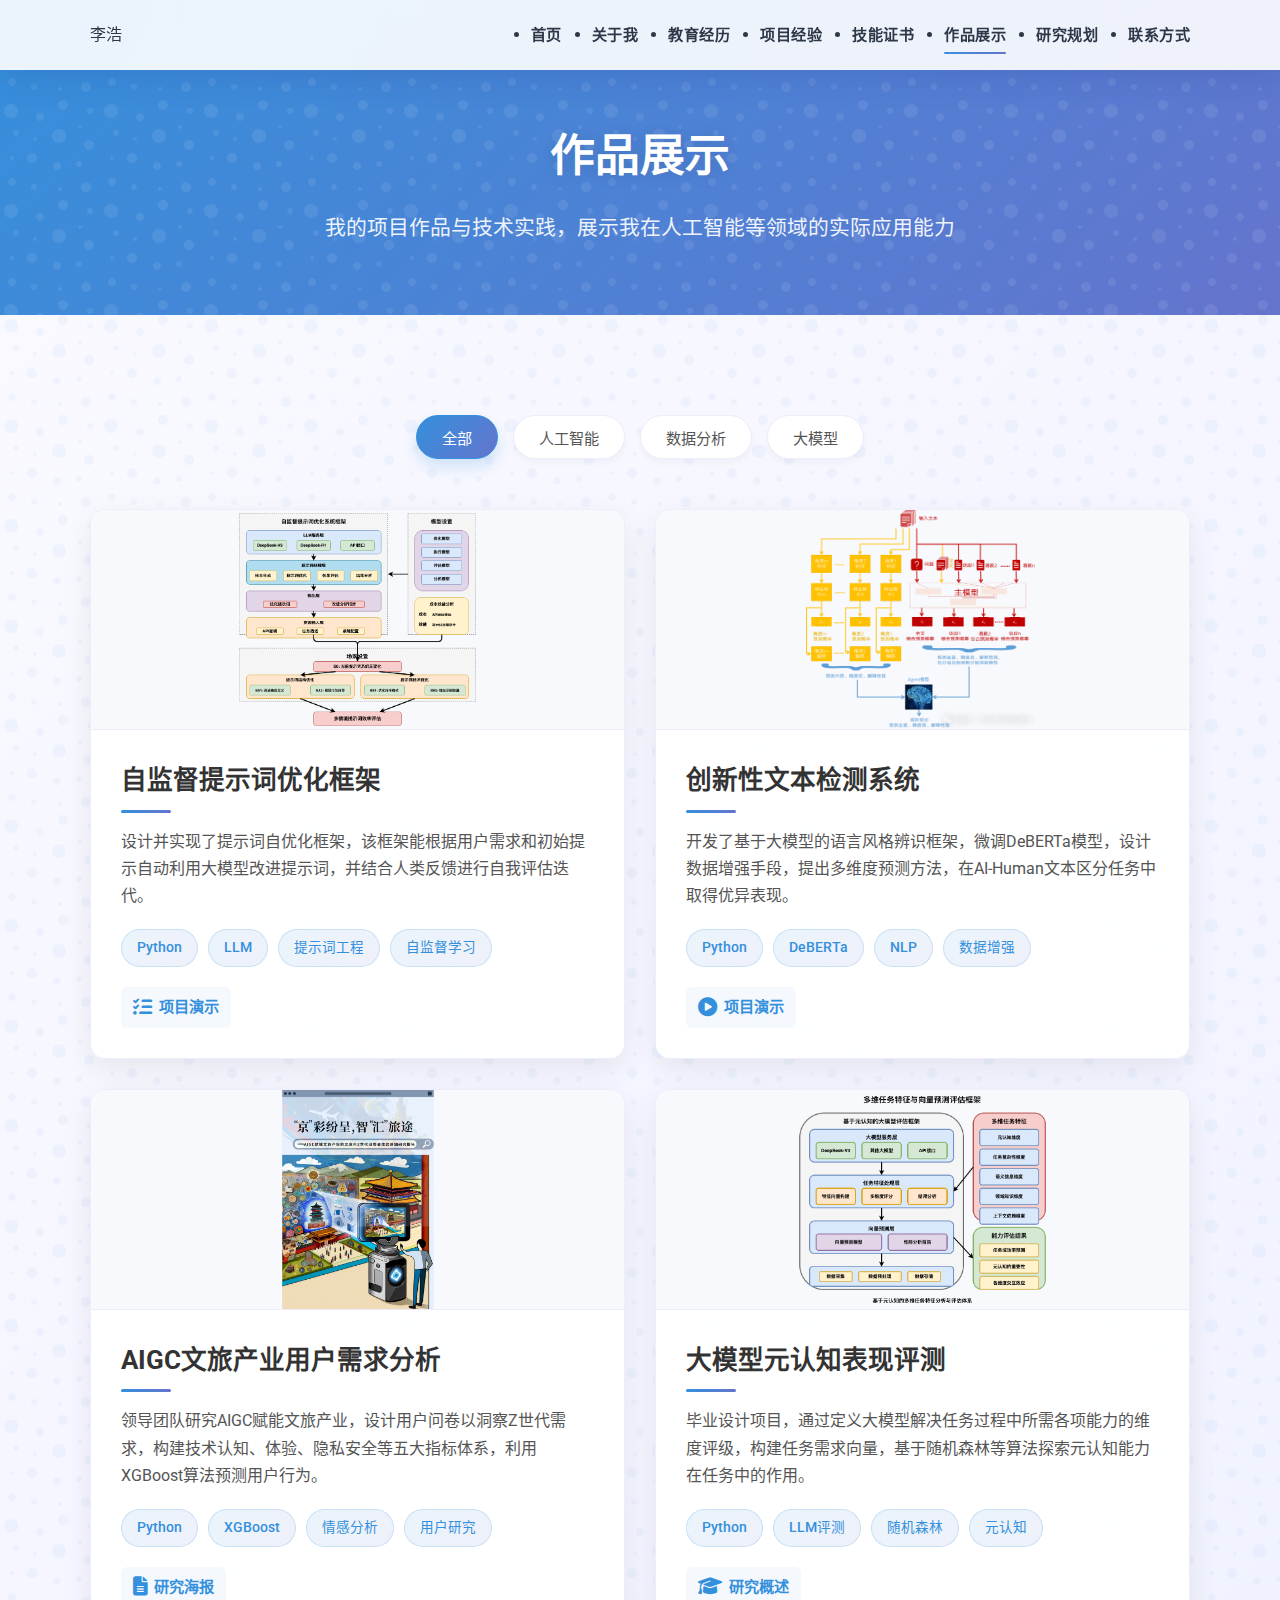
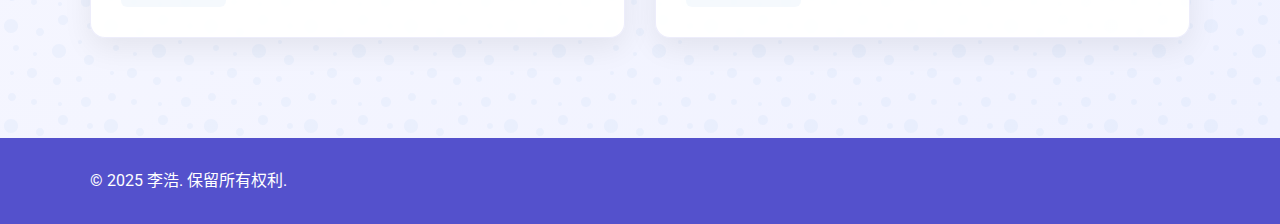
==== commit 3501696f: "new" ====
--- a/ps/pages/projects.html
+++ b/ps/pages/projects.html
@@ -582,7 +582,7 @@
         <div class="container">
             <div class="footer-content">
                 <div class="copyright">
-                    <p>&copy; 2024 李浩. 保留所有权利.</p>
+                    <p>&copy; 2025 李浩. 保留所有权利.</p>
                 </div>
 
                 </div>
--- a/ps/assets/css/main.css
+++ b/ps/assets/css/main.css
@@ -1914,4 +1914,247 @@
   background: #4287f5;
   color: white;
   transform: translateY(-3px);
+}
+
+/* 防止菜单打开时页面滚动 */
+.no-scroll {
+  overflow: hidden;
+}
+
+/* 快速链接部分 */
+.quick-links-section {
+  padding: 80px 0;
+  background: #f9faff;
+  position: relative;
+}
+
+.quick-links {
+  display: flex;
+  justify-content: center;
+  gap: 30px;
+  margin-top: 40px;
+}
+
+.quick-link-card {
+  background: white;
+  border-radius: 15px;
+  padding: 30px;
+  text-align: center;
+  box-shadow: 0 10px 30px rgba(0, 0, 0, 0.05);
+  transition: all 0.3s;
+  text-decoration: none;
+  color: #2c3e50;
+  flex: 1;
+  max-width: 300px;
+  position: relative;
+  overflow: hidden;
+}
+
+.quick-link-card::before {
+  content: '';
+  position: absolute;
+  top: 0;
+  left: 0;
+  width: 100%;
+  height: 5px;
+  background: #4287f5;
+  transform: scaleX(0);
+  transform-origin: left;
+  transition: transform 0.3s ease;
+}
+
+.quick-link-card:hover {
+  transform: translateY(-10px);
+  box-shadow: 0 15px 40px rgba(66, 135, 245, 0.1);
+}
+
+.quick-link-card:hover::before {
+  transform: scaleX(1);
+}
+
+.quick-link-icon {
+  width: 70px;
+  height: 70px;
+  background: #f0f4ff;
+  border-radius: 50%;
+  display: flex;
+  align-items: center;
+  justify-content: center;
+  margin: 0 auto 20px;
+  transition: all 0.3s;
+}
+
+.quick-link-icon i {
+  font-size: 30px;
+  color: #4287f5;
+  transition: all 0.3s;
+}
+
+.quick-link-card:hover .quick-link-icon {
+  background: #4287f5;
+}
+
+.quick-link-card:hover .quick-link-icon i {
+  color: white;
+}
+
+.quick-link-card h3 {
+  margin-bottom: 10px;
+  font-weight: 600;
+  transition: all 0.3s;
+}
+
+.quick-link-card p {
+  color: #5a6a7e;
+  font-size: 14px;
+  line-height: 1.6;
+}
+
+@media (max-width: 768px) {
+  .quick-links {
+    flex-direction: column;
+    align-items: center;
+  }
+  
+  .quick-link-card {
+    width: 100%;
+    max-width: 100%;
+  }
+}
+
+/* 作品集便利贴入口 */
+.portfolio-sticky-note {
+  position: fixed;
+  right: 30px;
+  top: 120px;
+  width: 200px;
+  height: auto;
+  background: linear-gradient(135deg, #4287f5 0%, #6574cd 100%);
+  padding: 25px 20px;
+  box-shadow: 0 10px 25px rgba(66, 135, 245, 0.3), 0 0 0 1px rgba(255, 255, 255, 0.1);
+  transform: rotate(2deg);
+  transition: all 0.4s cubic-bezier(0.175, 0.885, 0.32, 1.275);
+  z-index: 90;
+  text-align: center;
+  text-decoration: none;
+  color: white;
+  border-radius: 12px;
+  backdrop-filter: blur(5px);
+  overflow: hidden;
+}
+
+.portfolio-sticky-note:before {
+  content: '';
+  position: absolute;
+  top: 0;
+  left: 0;
+  width: 100%;
+  height: 100%;
+  background: url("data:image/svg+xml,%3Csvg width='100' height='100' viewBox='0 0 100 100' xmlns='http://www.w3.org/2000/svg'%3E%3Cpath d='M11 18c3.866 0 7-3.134 7-7s-3.134-7-7-7-7 3.134-7 7 3.134 7 7 7zm48 25c3.866 0 7-3.134 7-7s-3.134-7-7-7-7 3.134-7 7 3.134 7 7 7zm-43-7c1.657 0 3-1.343 3-3s-1.343-3-3-3-3 1.343-3 3 1.343 3 3 3zm63 31c1.657 0 3-1.343 3-3s-1.343-3-3-3-3 1.343-3 3 1.343 3 3 3zM34 90c1.657 0 3-1.343 3-3s-1.343-3-3-3-3 1.343-3 3 1.343 3 3 3zm56-76c1.657 0 3-1.343 3-3s-1.343-3-3-3-3 1.343-3 3 1.343 3 3 3zM12 86c2.21 0 4-1.79 4-4s-1.79-4-4-4-4 1.79-4 4 1.79 4 4 4zm28-65c2.21 0 4-1.79 4-4s-1.79-4-4-4-4 1.79-4 4 1.79 4 4 4zm23-11c2.76 0 5-2.24 5-5s-2.24-5-5-5-5 2.24-5 5 2.24 5 5 5zm-6 60c2.21 0 4-1.79 4-4s-1.79-4-4-4-4 1.79-4 4 1.79 4 4 4zm29 22c2.76 0 5-2.24 5-5s-2.24-5-5-5-5 2.24-5 5 2.24 5 5 5zM32 63c2.76 0 5-2.24 5-5s-2.24-5-5-5-5 2.24-5 5 2.24 5 5 5zm57-13c2.76 0 5-2.24 5-5s-2.24-5-5-5-5 2.24-5 5 2.24 5 5 5zm-9-21c1.105 0 2-.895 2-2s-.895-2-2-2-2 .895-2 2 .895 2 2 2zM60 91c1.105 0 2-.895 2-2s-.895-2-2-2-2 .895-2 2 .895 2 2 2zM35 41c1.105 0 2-.895 2-2s-.895-2-2-2-2 .895-2 2 .895 2 2 2zM12 60c1.105 0 2-.895 2-2s-.895-2-2-2-2 .895-2 2 .895 2 2 2z' fill='rgba(255,255,255,.075)' fill-rule='evenodd'/%3E%3C/svg%3E");
+  opacity: 0.5;
+  z-index: -1;
+}
+
+.portfolio-sticky-note:after {
+  content: '';
+  position: absolute;
+  top: 0;
+  left: 0;
+  width: 100%;
+  height: 5px;
+  background: linear-gradient(to right, #00c6ff, #0072ff);
+  z-index: 1;
+}
+
+.portfolio-sticky-note:hover {
+  transform: scale(1.05) rotate(0deg);
+  box-shadow: 0 15px 35px rgba(66, 135, 245, 0.4), 0 0 0 1px rgba(255, 255, 255, 0.2);
+}
+
+.portfolio-sticky-note:hover i {
+  animation: pulse 1.5s ease-in-out infinite;
+}
+
+@keyframes pulse {
+  0% { transform: scale(1); }
+  50% { transform: scale(1.1); }
+  100% { transform: scale(1); }
+}
+
+.portfolio-sticky-note h3 {
+  margin-top: 15px;
+  margin-bottom: 10px;
+  font-size: 1.4rem;
+  font-weight: 600;
+  color: white;
+  text-shadow: 0 2px 4px rgba(0, 0, 0, 0.2);
+}
+
+.portfolio-sticky-note i {
+  font-size: 2.2rem;
+  color: white;
+  margin-bottom: 10px;
+  filter: drop-shadow(0 2px 4px rgba(0, 0, 0, 0.2));
+}
+
+.portfolio-sticky-note p {
+  font-size: 0.95rem;
+  margin-bottom: 0;
+  line-height: 1.4;
+  color: rgba(255, 255, 255, 0.9);
+}
+
+.portfolio-sticky-note .pin {
+  position: absolute;
+  top: -10px;
+  left: 50%;
+  transform: translateX(-50%);
+  width: 20px;
+  height: 20px;
+  background: linear-gradient(135deg, #f5f7ff 0%, #c3dafe 100%);
+  border-radius: 50%;
+  box-shadow: 0 2px 5px rgba(0, 0, 0, 0.2);
+  z-index: 2;
+}
+
+/* 移动端适配 */
+@media (max-width: 768px) {
+  .portfolio-sticky-note {
+    position: fixed;
+    right: 15px;
+    top: auto;
+    bottom: 20px;
+    width: 160px;
+    padding: 20px 15px;
+    z-index: 95;
+    transform: rotate(0deg);
+    animation: float 3s ease-in-out infinite;
+    border-radius: 10px;
+  }
+  
+  @keyframes float {
+    0% { transform: translateY(0); }
+    50% { transform: translateY(-10px); }
+    100% { transform: translateY(0); }
+  }
+  
+  .portfolio-sticky-note h3 {
+    font-size: 1.2rem;
+  }
+  
+  .portfolio-sticky-note i {
+    font-size: 1.8rem;
+  }
+  
+  .portfolio-sticky-note p {
+    font-size: 0.85rem;
+  }
+}
+
+@media (max-width: 480px) {
+  .portfolio-sticky-note {
+    right: 10px;
+    width: 140px;
+    padding: 15px 12px;
+  }
 }--- a/ps/assets/css/responsive.css
+++ b/ps/assets/css/responsive.css
@@ -2,31 +2,41 @@
 @media screen and (max-width: 992px) {
   .nav-menu {
     position: fixed;
-    top: 70px;
-    left: -100%;
+    top: 0;
+    right: -100%;
     background-color: white;
-    width: 100%;
-    height: calc(100vh - 70px);
-    flex-direction: column;
-    align-items: center;
+    width: 80%;
+    max-width: 300px;
+    height: 100vh;
+    flex-direction: column;
+    align-items: flex-start;
     justify-content: flex-start;
-    padding-top: 50px;
-    transition: var(--transition);
-    box-shadow: 0 5px 10px rgba(0, 0, 0, 0.1);
-    backdrop-filter: blur(10px);
-    z-index: 1000;
+    padding: 70px 20px 30px;
+    transition: all 0.3s ease;
+    box-shadow: -5px 0 15px rgba(0, 0, 0, 0.1);
+    z-index: 999;
+    overflow-y: auto;
   }
 
   .nav-menu.active {
-    left: 0;
+    right: 0;
   }
 
   .nav-menu li {
-    margin: 15px 0;
+    margin: 0;
+    width: 100%;
+    border-bottom: 1px solid #f0f4f8;
+  }
+
+  .nav-menu li a {
+    padding: 12px 15px;
+    display: block;
+    width: 100%;
   }
 
   .nav-toggle {
     display: block;
+    z-index: 1000;
   }
 
   .nav-toggle.active span:nth-child(1) {
@@ -39,6 +49,22 @@
 
   .nav-toggle.active span:nth-child(3) {
     transform: rotate(45deg) translate(-5px, -6px);
+  }
+
+  /* 添加遮罩层 */
+  .nav-overlay {
+    position: fixed;
+    top: 0;
+    left: 0;
+    width: 100%;
+    height: 100%;
+    background: rgba(0, 0, 0, 0.5);
+    z-index: 998;
+    display: none;
+  }
+
+  .nav-overlay.active {
+    display: block;
   }
 
   .hero h1 {
@@ -476,4 +502,16 @@
     padding: 8px;
     font-size: 0.8rem;
   }
+}
+
+/* 移动端底部导航 */
+.mobile-nav {
+  display: none;
+}
+
+@media (max-width: 768px) {
+  /* 为底部导航腾出空间 */
+  body {
+    padding-bottom: 0;
+  }
 } 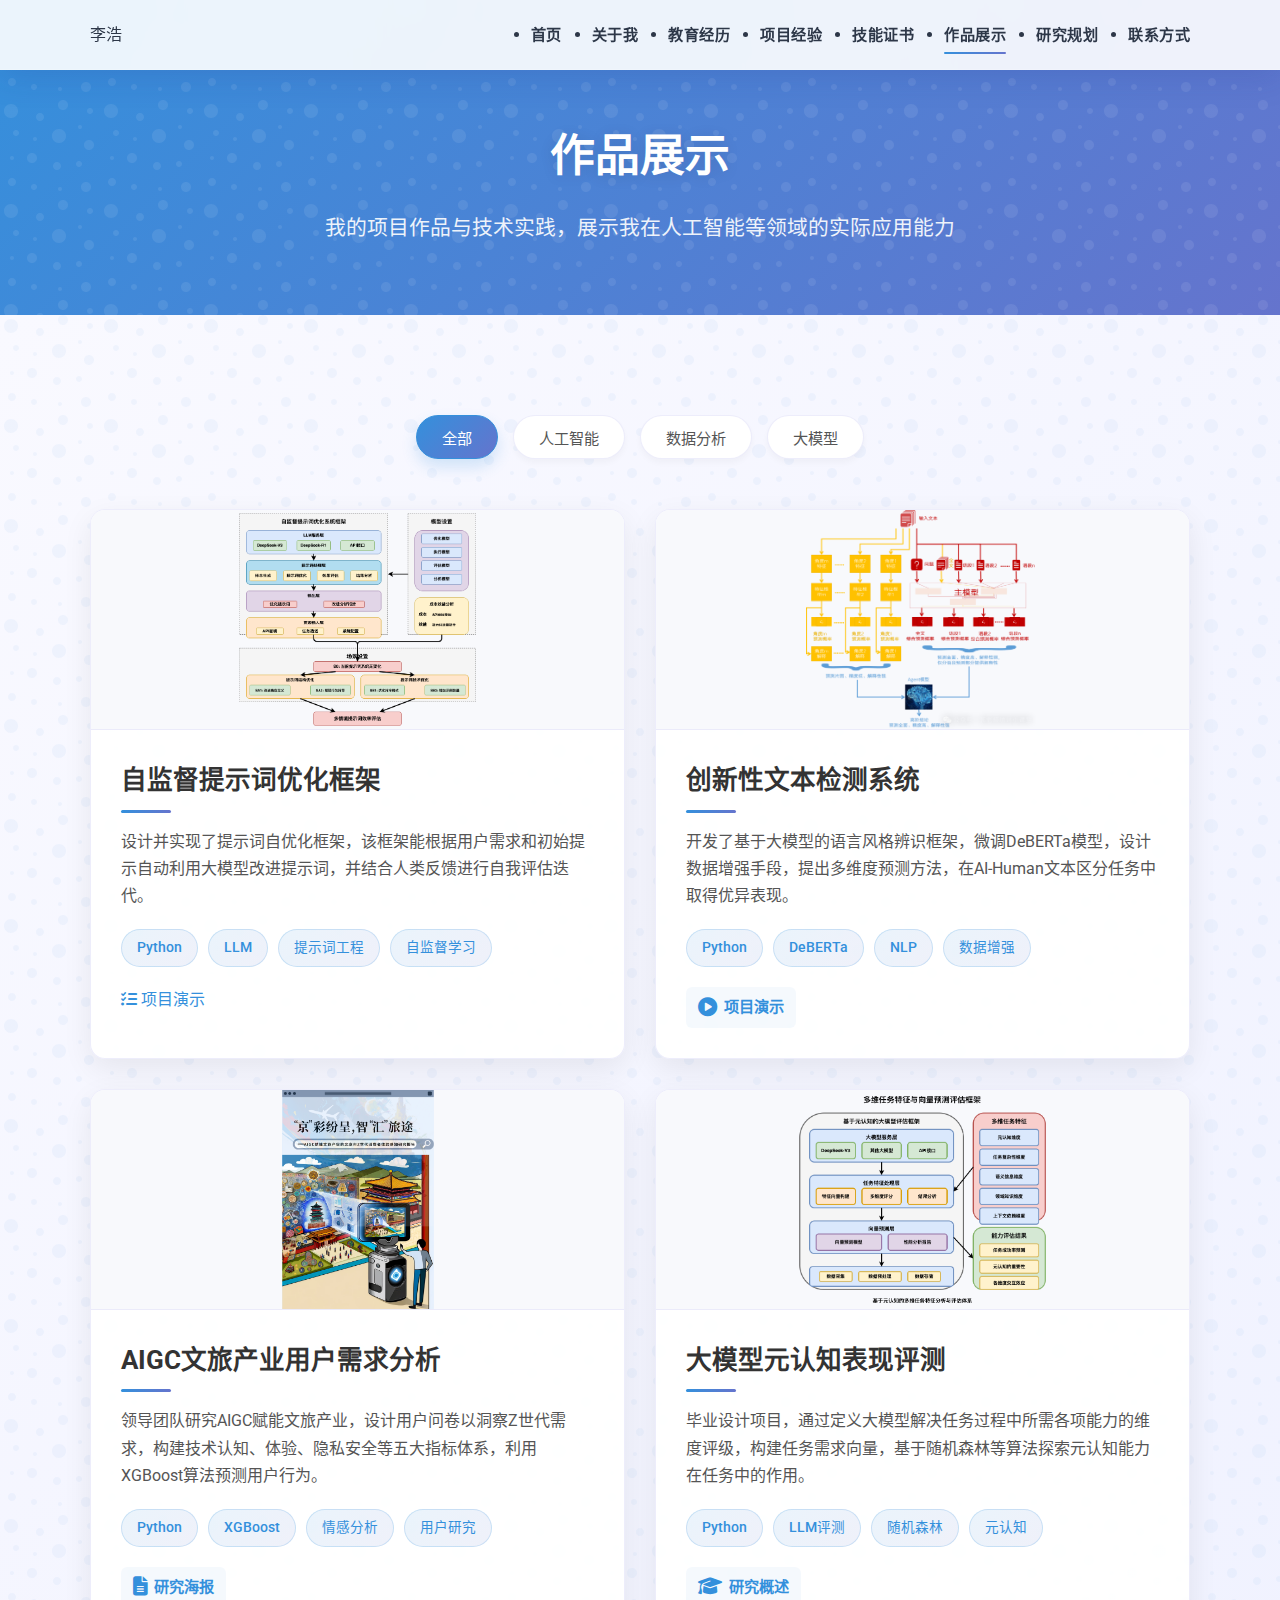
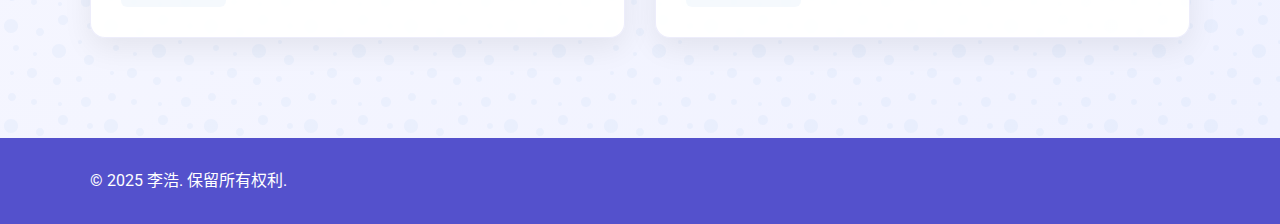
==== commit 8f386415: "Update projects.html" ====
--- a/ps/pages/projects.html
+++ b/ps/pages/projects.html
@@ -517,7 +517,7 @@
                             <span class="project-tag">提示词工程</span>
                             <span class="project-tag">自监督学习</span>
                         </div>
-                        <div class="project-links">
+                        <div class="https://iidlihao.streamlit.app/">
                             <a href="#"><i class="fas fa-tasks"></i> 项目演示</a>
                         </div>
                     </div>
--- a/ps/assets/css/main.css
+++ b/ps/assets/css/main.css
@@ -2024,23 +2024,28 @@
 
 /* 作品集便利贴入口 */
 .portfolio-sticky-note {
-  position: fixed;
+  position: absolute;
   right: 30px;
   top: 120px;
-  width: 200px;
-  height: auto;
+  width: 180px;
+  padding: 25px 20px;
   background: linear-gradient(135deg, #4287f5 0%, #6574cd 100%);
-  padding: 25px 20px;
+  border-radius: 12px;
   box-shadow: 0 10px 25px rgba(66, 135, 245, 0.3), 0 0 0 1px rgba(255, 255, 255, 0.1);
-  transform: rotate(2deg);
-  transition: all 0.4s cubic-bezier(0.175, 0.885, 0.32, 1.275);
+  transform: rotate(3deg);
+  text-align: center;
   z-index: 90;
-  text-align: center;
   text-decoration: none;
   color: white;
-  border-radius: 12px;
+  transition: all 0.3s ease;
   backdrop-filter: blur(5px);
   overflow: hidden;
+  display: none; /* 默认不显示 */
+}
+
+/* 只在首页显示便利贴 */
+body.is-home .portfolio-sticky-note {
+  display: block;
 }
 
 .portfolio-sticky-note:before {
@@ -2088,6 +2093,24 @@
   font-weight: 600;
   color: white;
   text-shadow: 0 2px 4px rgba(0, 0, 0, 0.2);
+  position: relative;
+  display: inline-block;
+}
+
+.portfolio-sticky-note h3:after {
+  content: '';
+  position: absolute;
+  bottom: -5px;
+  left: 50%;
+  transform: translateX(-50%);
+  width: 0;
+  height: 2px;
+  background: rgba(255, 255, 255, 0.7);
+  transition: width 0.3s ease;
+}
+
+.portfolio-sticky-note:hover h3:after {
+  width: 80%;
 }
 
 .portfolio-sticky-note i {
@@ -2095,6 +2118,7 @@
   color: white;
   margin-bottom: 10px;
   filter: drop-shadow(0 2px 4px rgba(0, 0, 0, 0.2));
+  transition: all 0.3s ease;
 }
 
 .portfolio-sticky-note p {
@@ -2102,6 +2126,11 @@
   margin-bottom: 0;
   line-height: 1.4;
   color: rgba(255, 255, 255, 0.9);
+  transition: all 0.3s ease;
+}
+
+.portfolio-sticky-note:hover p {
+  color: white;
 }
 
 .portfolio-sticky-note .pin {
@@ -2117,13 +2146,25 @@
   z-index: 2;
 }
 
+.portfolio-sticky-note .pin:before {
+  content: '';
+  position: absolute;
+  top: 50%;
+  left: 50%;
+  transform: translate(-50%, -50%);
+  width: 8px;
+  height: 8px;
+  background: rgba(66, 135, 245, 0.8);
+  border-radius: 50%;
+}
+
 /* 移动端适配 */
 @media (max-width: 768px) {
   .portfolio-sticky-note {
-    position: fixed;
+    position: absolute;
     right: 15px;
     top: auto;
-    bottom: 20px;
+    bottom: 100px;
     width: 160px;
     padding: 20px 15px;
     z-index: 95;
@@ -2149,12 +2190,32 @@
   .portfolio-sticky-note p {
     font-size: 0.85rem;
   }
+  
+  .portfolio-sticky-note .pin {
+    width: 16px;
+    height: 16px;
+    top: -8px;
+  }
+  
+  .portfolio-sticky-note .pin:before {
+    width: 6px;
+    height: 6px;
+  }
 }
 
 @media (max-width: 480px) {
   .portfolio-sticky-note {
-    right: 10px;
     width: 140px;
     padding: 15px 12px;
+    bottom: 80px;
+    right: 10px;
+  }
+  
+  .portfolio-sticky-note h3 {
+    font-size: 1.1rem;
+  }
+  
+  .portfolio-sticky-note i {
+    font-size: 1.6rem;
   }
 }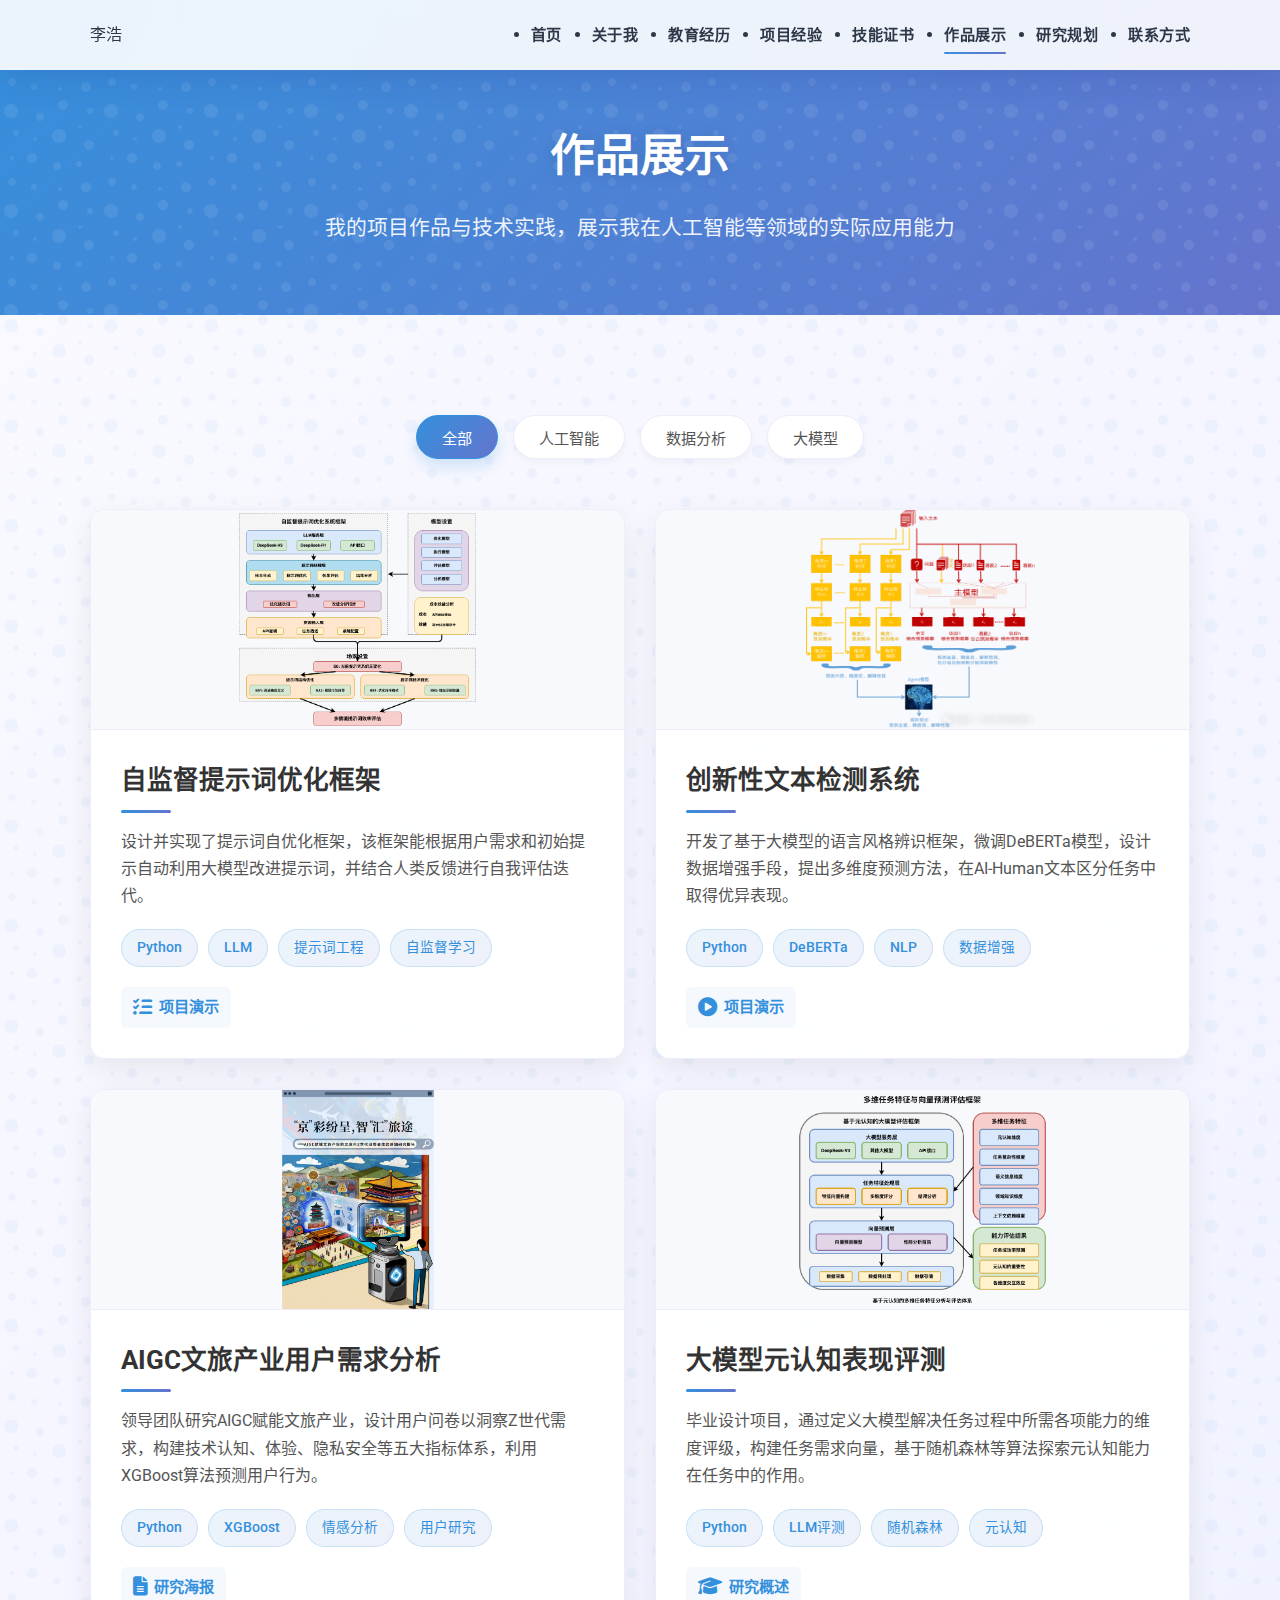
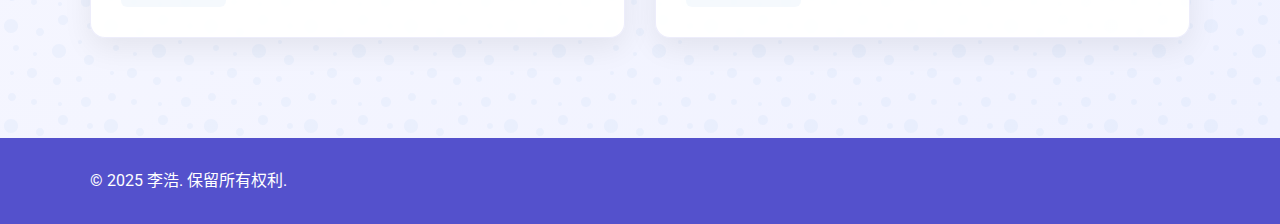
==== commit b00a7fd6: "Update projects.html" ====
--- a/ps/pages/projects.html
+++ b/ps/pages/projects.html
@@ -517,8 +517,8 @@
                             <span class="project-tag">提示词工程</span>
                             <span class="project-tag">自监督学习</span>
                         </div>
-                        <div class="https://iidlihao.streamlit.app/">
-                            <a href="#"><i class="fas fa-tasks"></i> 项目演示</a>
+                        <div class="project-links">
+                            <a href="https://iidlihao.streamlit.app/"><i class="fas fa-tasks"></i> 项目演示</a>
                         </div>
                     </div>
                 </div>
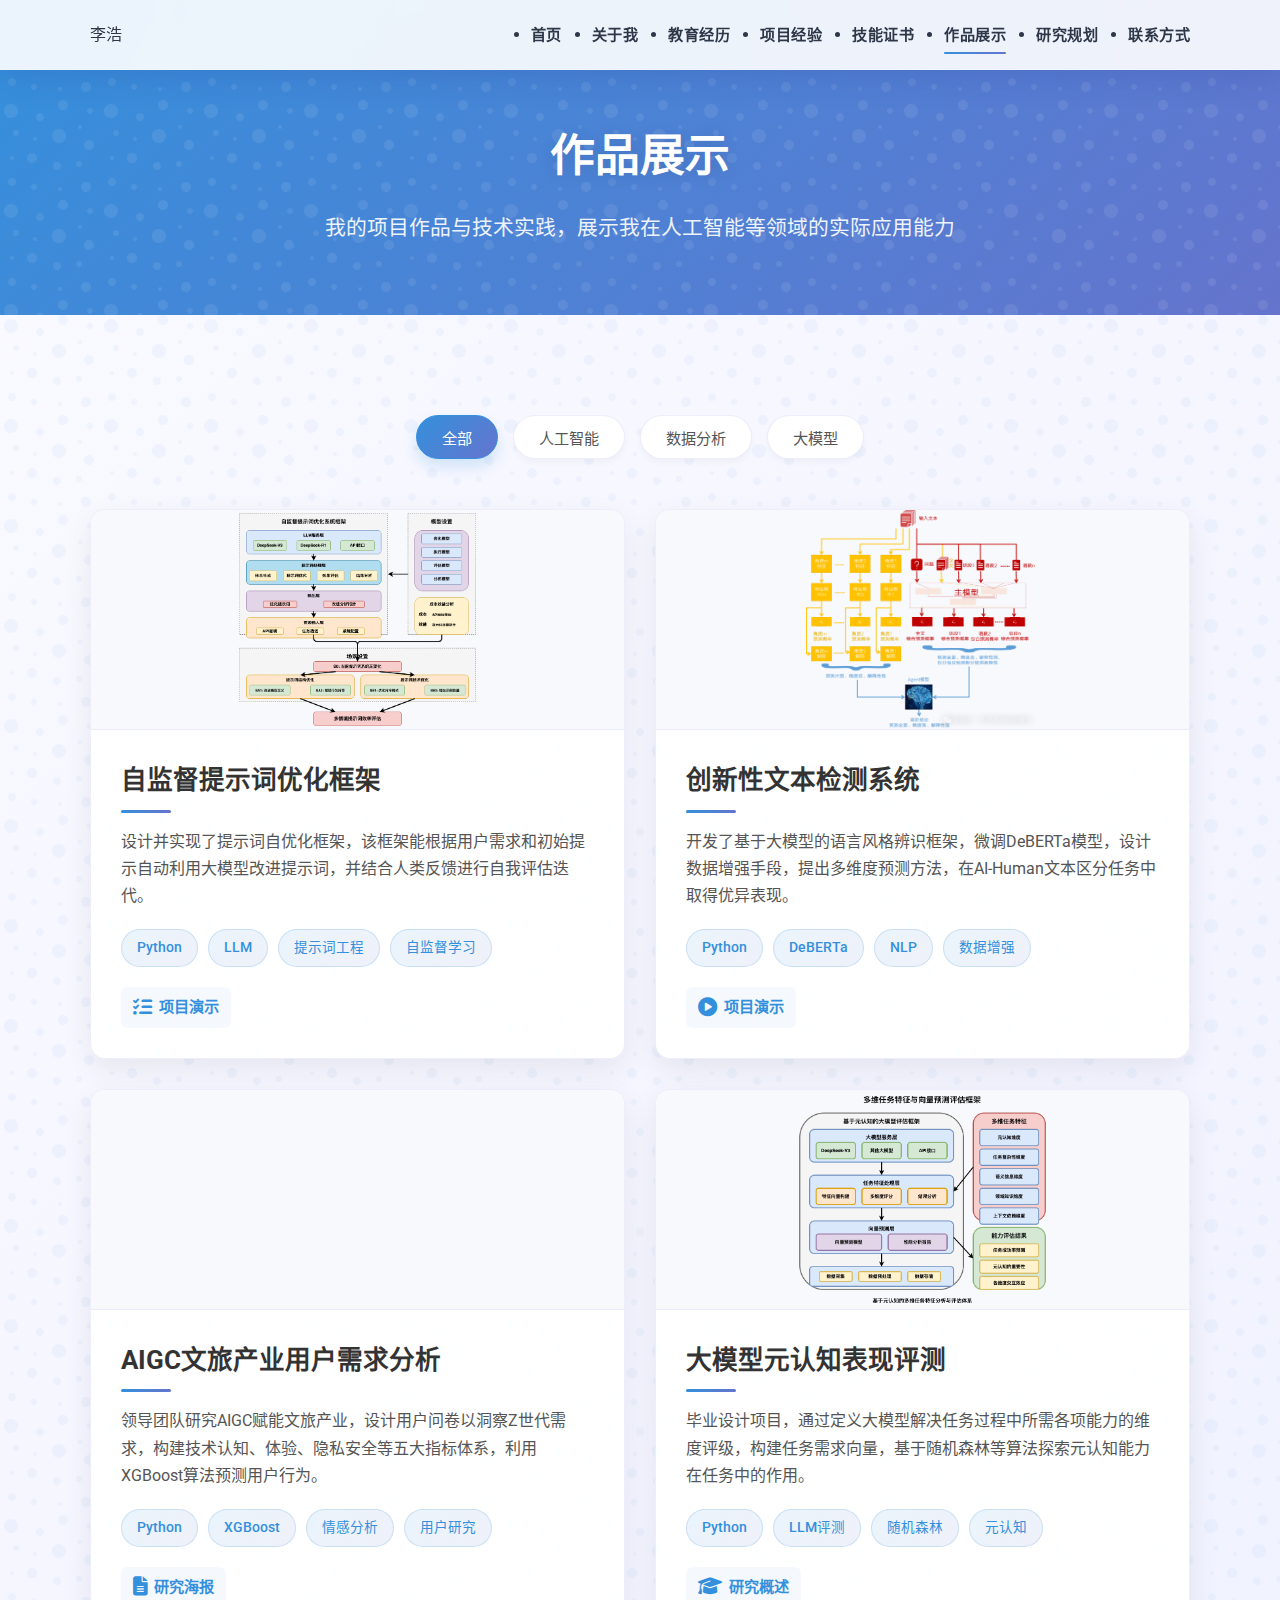
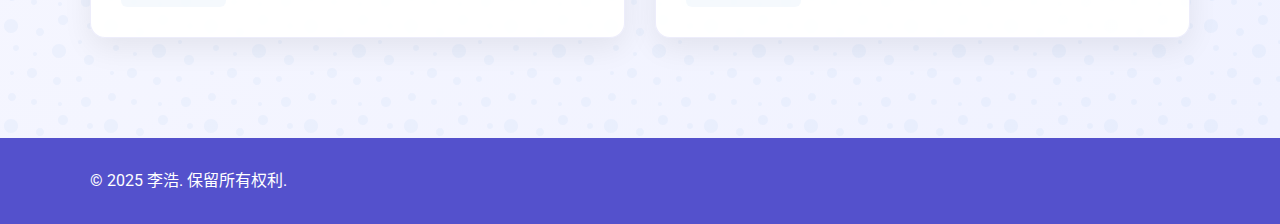
==== commit 53f44969: "Update projects.html" ====
--- a/ps/pages/projects.html
+++ b/ps/pages/projects.html
@@ -552,7 +552,7 @@
                             <span class="project-tag">用户研究</span>
                         </div>
                         <div class="project-links">
-                            <a href="#"><i class="fas fa-file-alt"></i> 研究海报</a>
+                            <a href="../assets/images/aigc-tourism.jpg"><i class="fas fa-file-alt"></i> 研究海报</a>
                         </div>
                     </div>
                 </div>
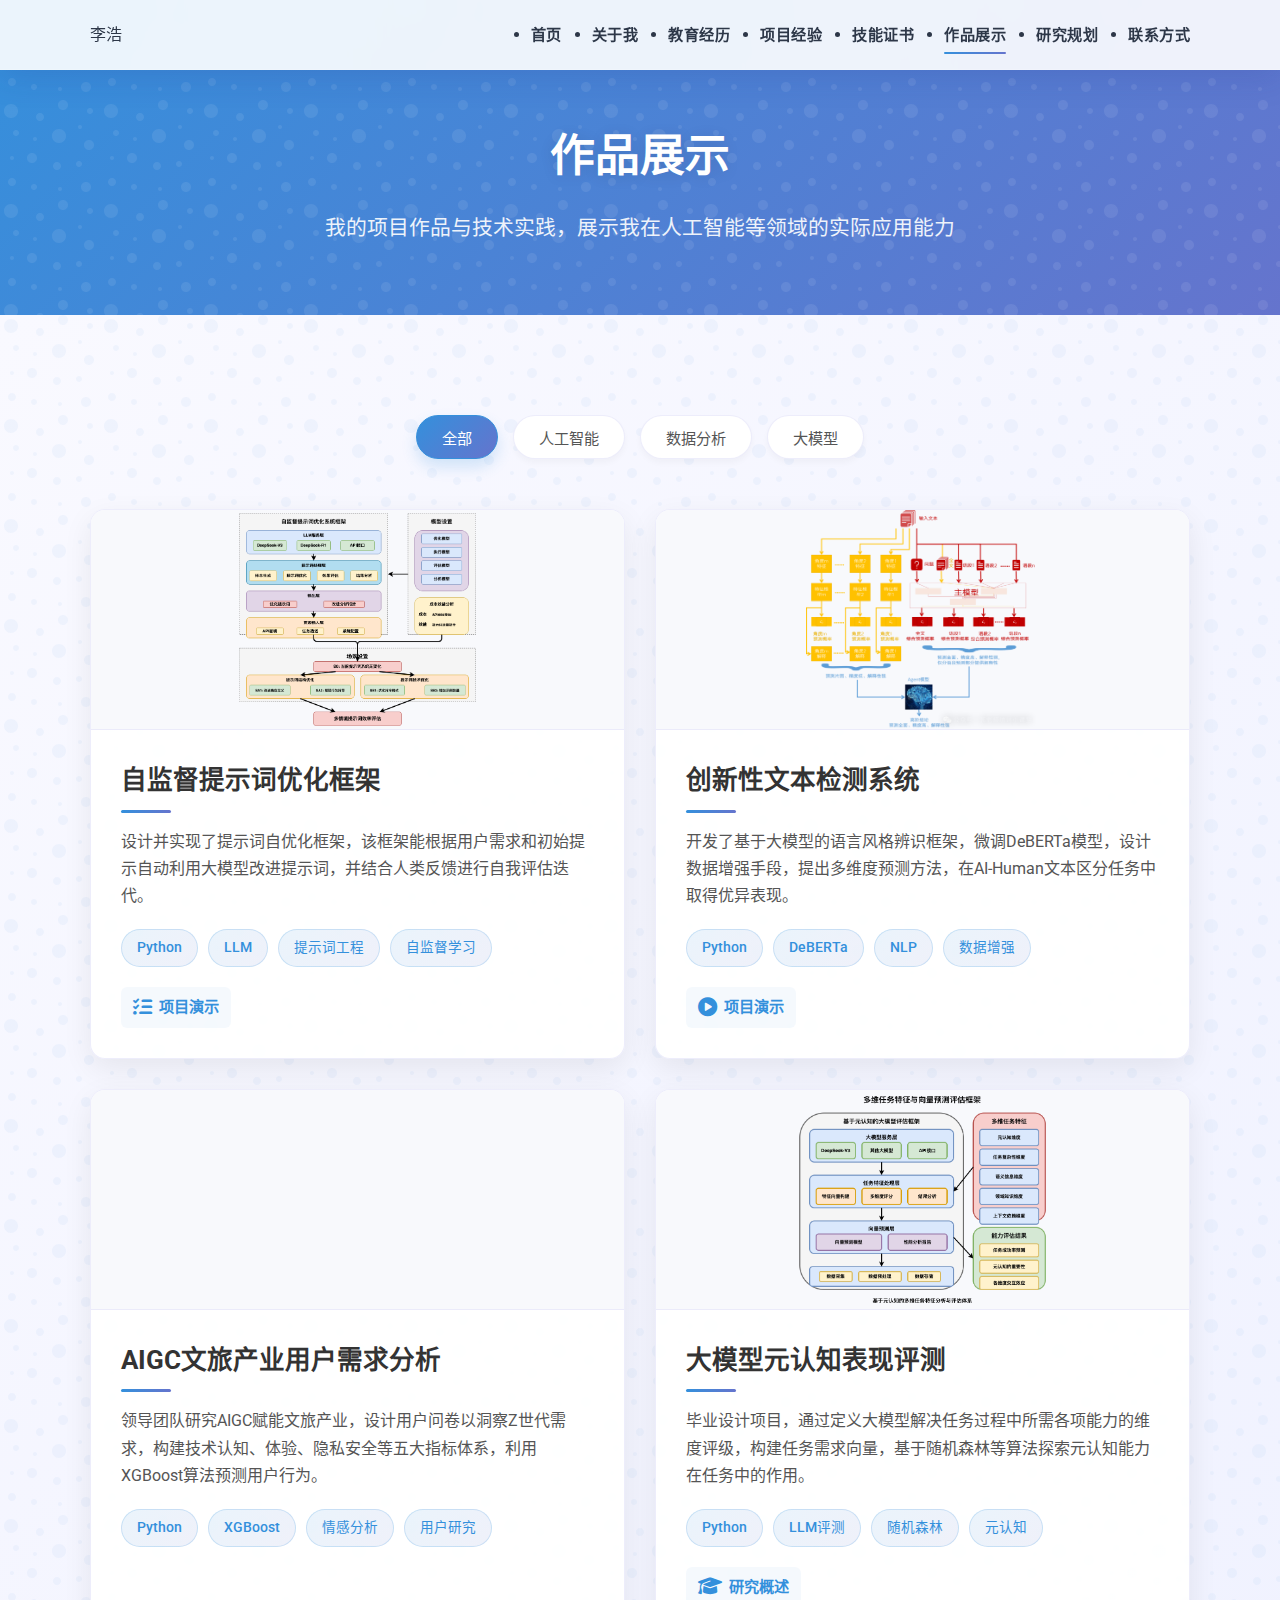
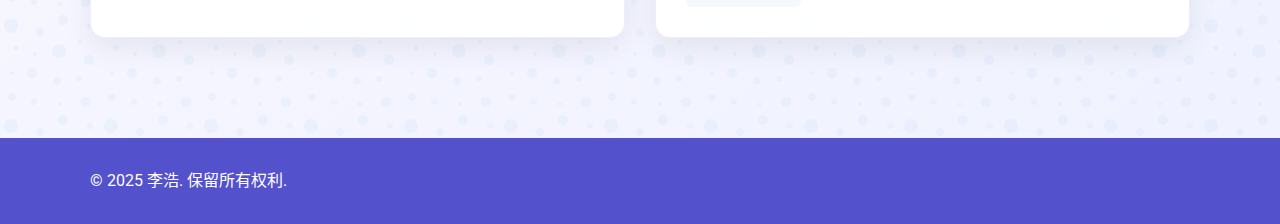
==== commit 1d52f908: "Update projects.html" ====
--- a/ps/pages/projects.html
+++ b/ps/pages/projects.html
@@ -551,9 +551,7 @@
                             <span class="project-tag">情感分析</span>
                             <span class="project-tag">用户研究</span>
                         </div>
-                        <div class="project-links">
-                            <a href="../assets/images/aigc-tourism.jpg"><i class="fas fa-file-alt"></i> 研究海报</a>
-                        </div>
+                        
                     </div>
                 </div>
                 
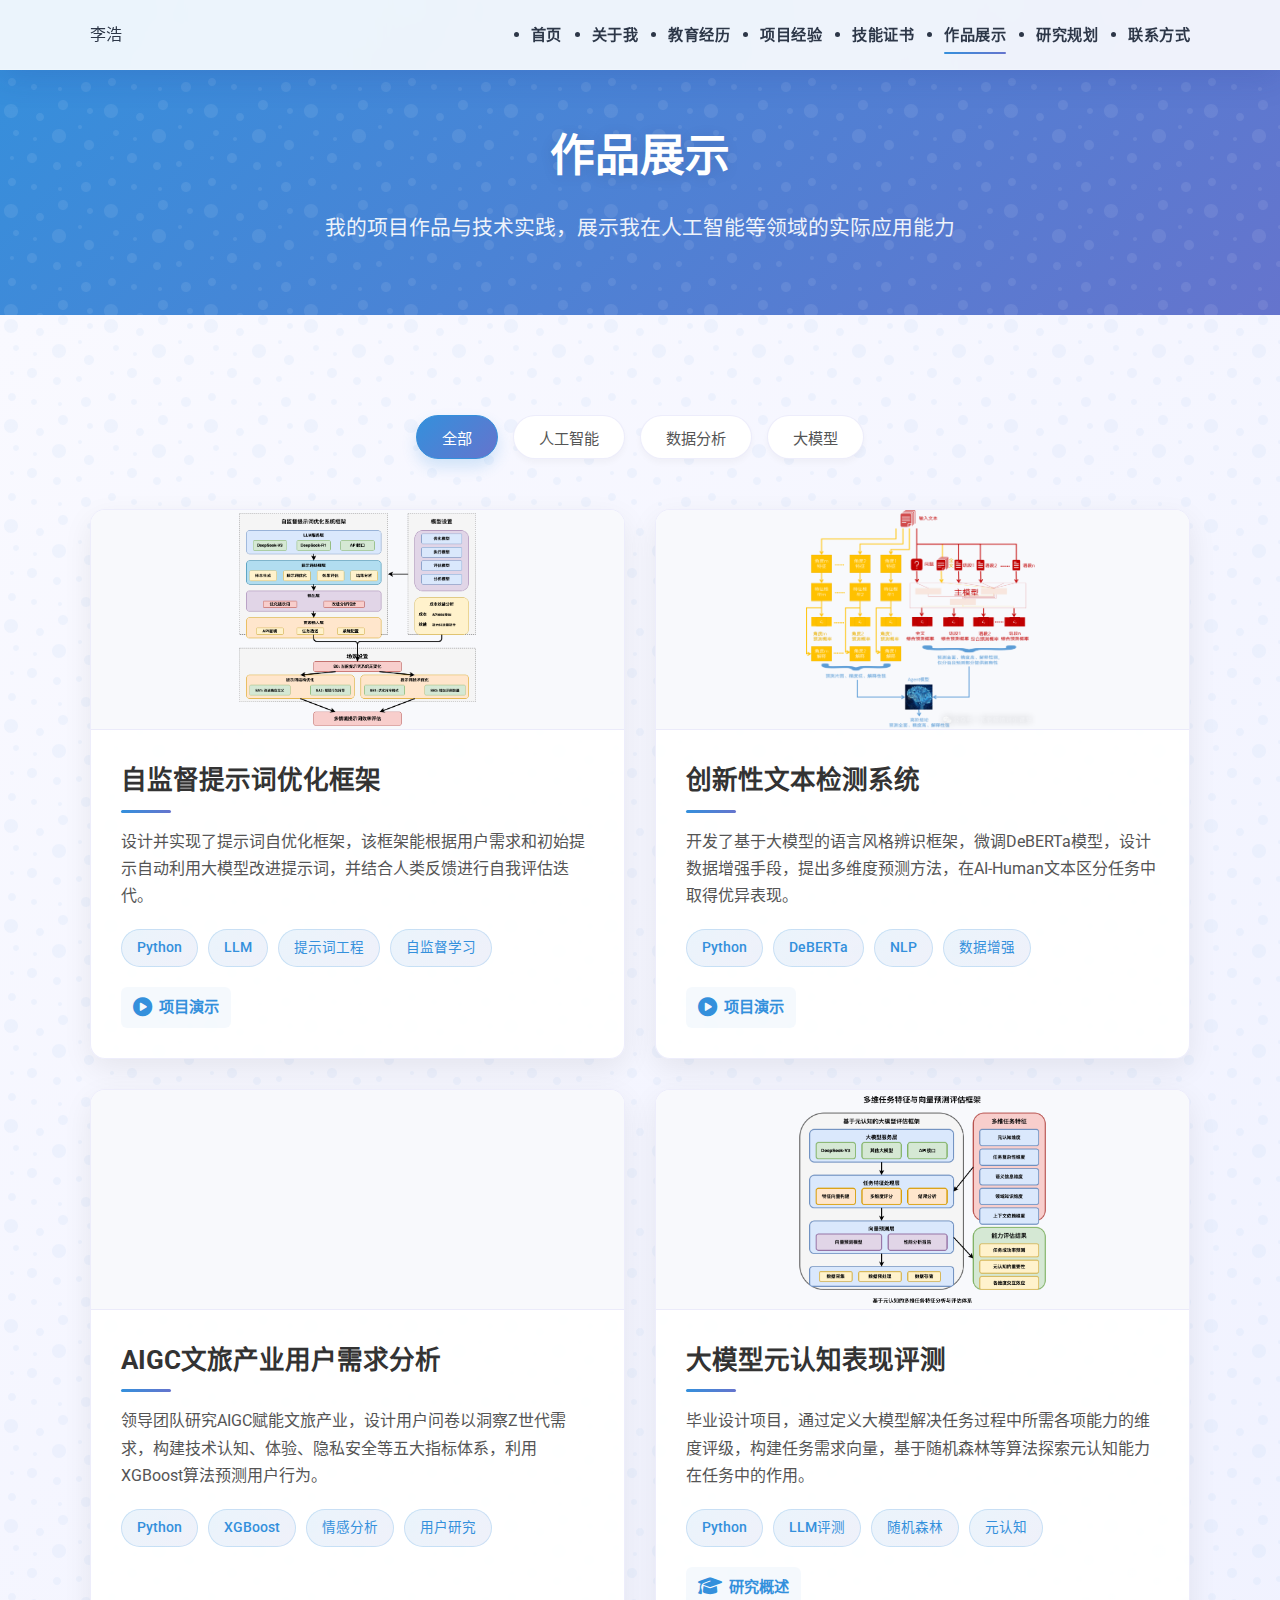
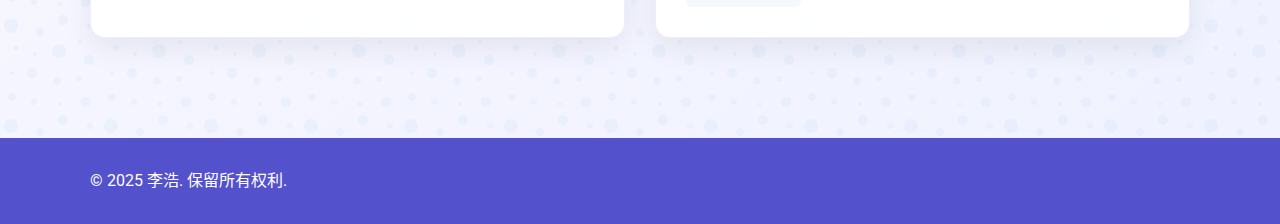
==== commit 14d43fbf: "Update projects.html" ====
--- a/ps/pages/projects.html
+++ b/ps/pages/projects.html
@@ -518,7 +518,7 @@
                             <span class="project-tag">自监督学习</span>
                         </div>
                         <div class="project-links">
-                            <a href="https://iidlihao.streamlit.app/"><i class="fas fa-tasks"></i> 项目演示</a>
+                            <a href="https://iidlihao.streamlit.app/"><i class="fas fa-play-circle"></i> 项目演示</a>
                         </div>
                     </div>
                 </div>
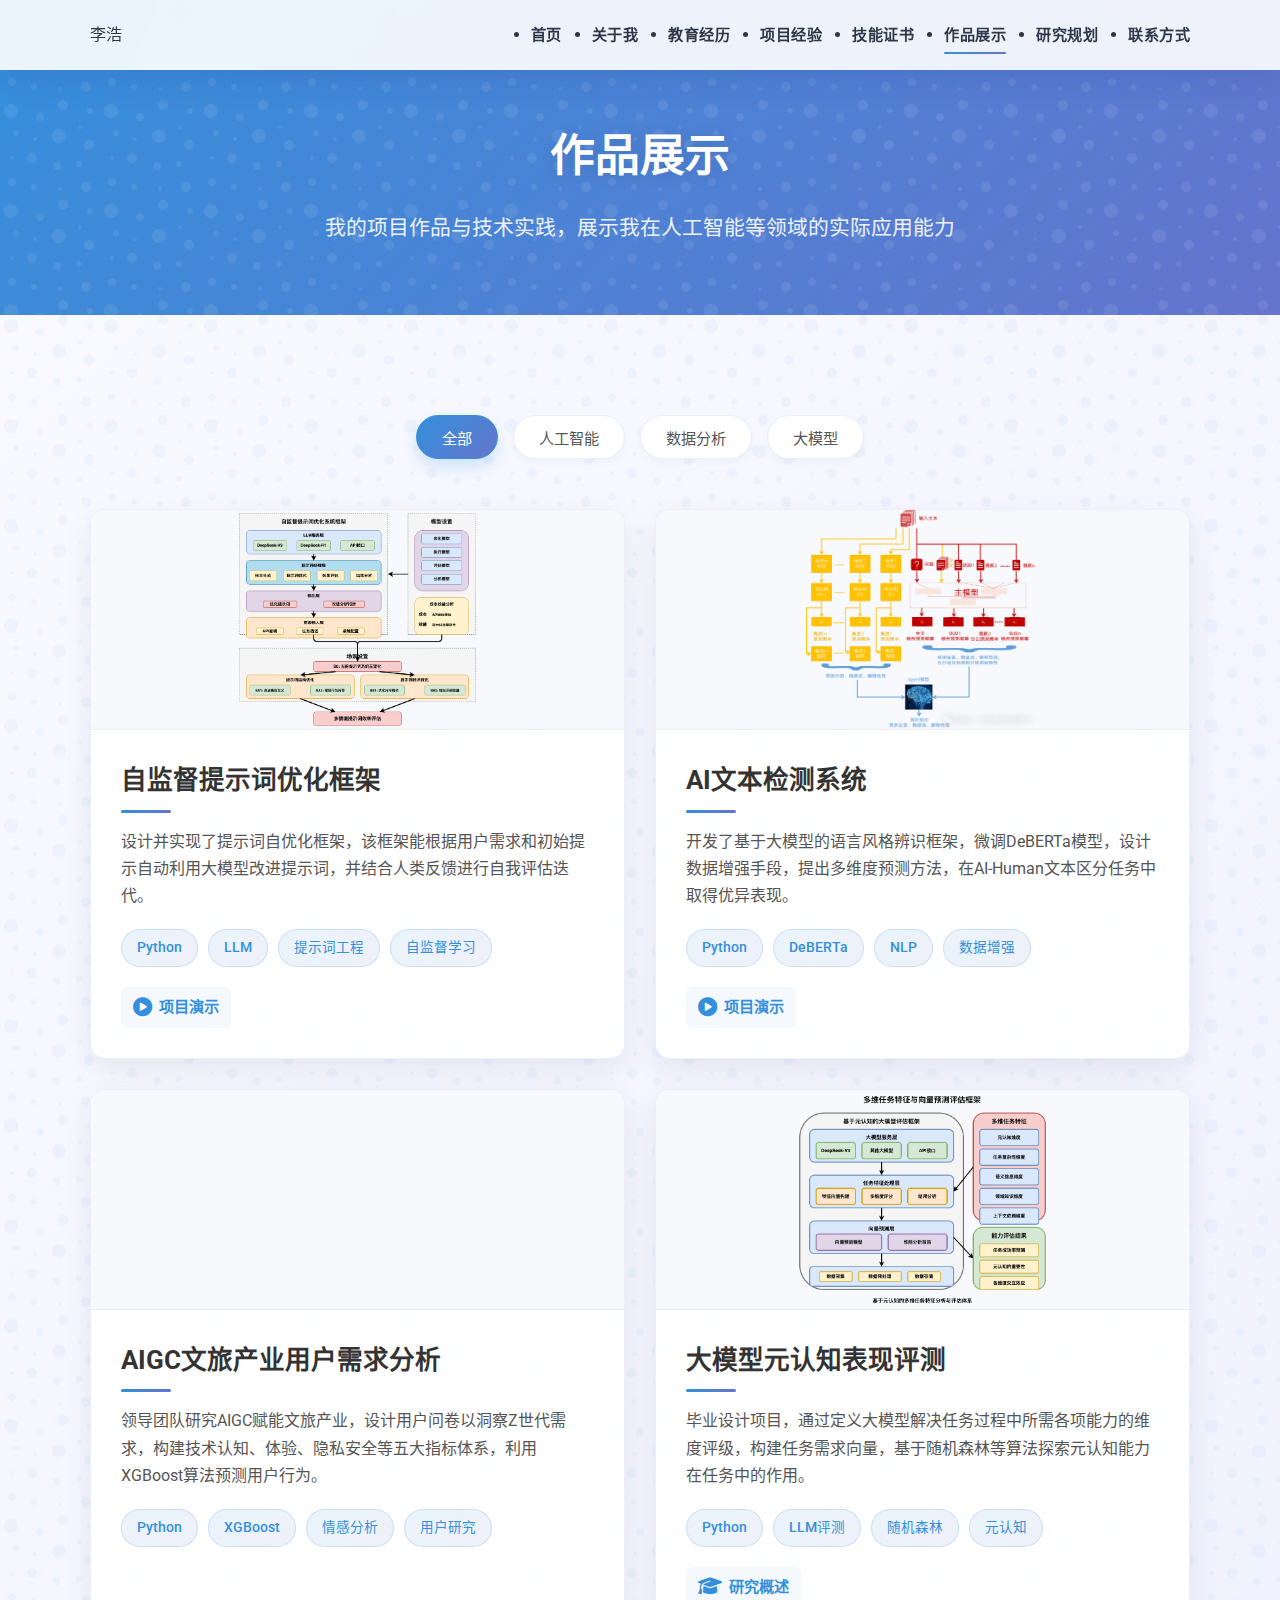
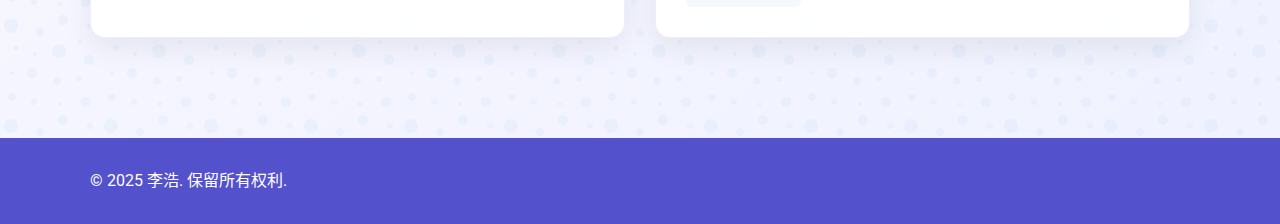
==== commit 0248372d: "Update projects.html" ====
--- a/ps/pages/projects.html
+++ b/ps/pages/projects.html
@@ -526,7 +526,7 @@
                 <div class="project-card" data-category="ai">
                     <div class="project-image" style="background-image: url('../assets/images/ai-detector.jpg')"></div>
                     <div class="project-content">
-                        <h3>创新性文本检测系统</h3>
+                        <h3>AI文本检测系统</h3>
                         <p>开发了基于大模型的语言风格辨识框架，微调DeBERTa模型，设计数据增强手段，提出多维度预测方法，在AI-Human文本区分任务中取得优异表现。</p>
                         <div class="project-tags">
                             <span class="project-tag">Python</span>
